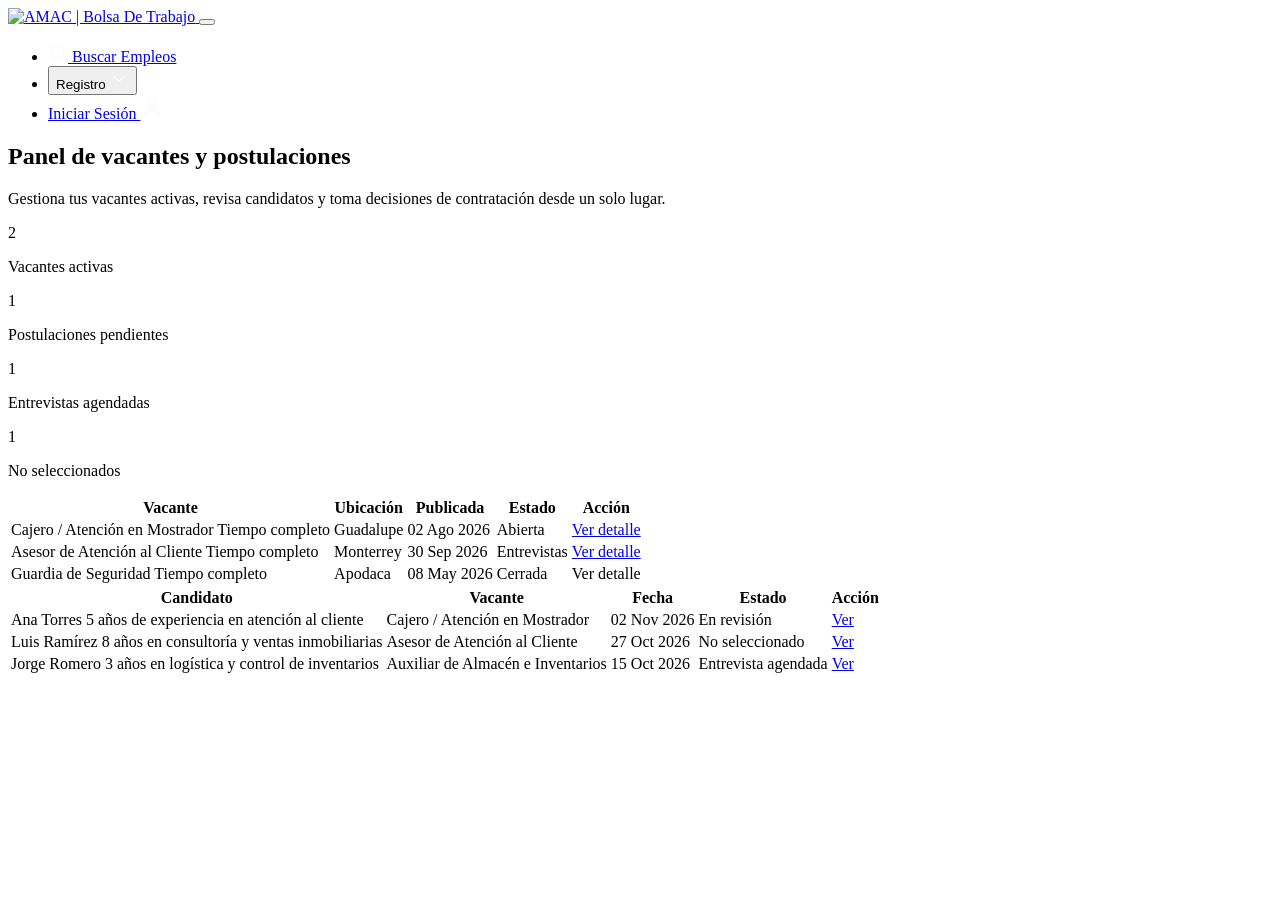
==== empresa-vacantes.html @ 2122a430 "Conversión de Páginas de Figma a HTML: Se hizo la conversión de Figma a HTML vía plugins." ====
<!DOCTYPE html>
<html lang="es">
<head>
  <meta charset="UTF-8">
  <meta name="viewport" content="width=device-width, initial-scale=1.0">
  <title>Panel de vacantes y postulaciones – AMAC | Bolsa De Trabajo</title>
  <link rel="preconnect" href="https://fonts.googleapis.com">
  <link rel="preconnect" href="https://fonts.gstatic.com" crossorigin>
  <link href="https://fonts.googleapis.com/css2?family=Inter:wght@400;500;600;700&display=swap" rel="stylesheet">
  <link rel="stylesheet" href="empresa-vacantes.css">
</head>
<body>
  <header class="site-header">
    <div class="site-header__inner">
      <a class="site-header__brand" href="index.html">
        <img class="site-header__logo" src="assets/amac-logo.png" alt="AMAC | Bolsa De Trabajo" width="471" height="75">
      </a>

      <button class="site-header__toggle" type="button" aria-expanded="false" aria-controls="site-nav" aria-label="Abrir menú de navegación">
        <span class="site-header__toggle-bar"></span>
        <span class="site-header__toggle-bar"></span>
        <span class="site-header__toggle-bar"></span>
      </button>

      <nav class="site-nav" id="site-nav" aria-label="Navegación principal">
        <ul class="site-nav__list">
          <li class="site-nav__item">
            <a class="site-nav__link" href="index.html">
              <img class="site-nav__icon" alt="Ícono de búsqueda" width="20" height="20"
                   src="data:image/svg+xml,%3Csvg xmlns='http://www.w3.org/2000/svg' viewBox='0 0 24 24' fill='none' stroke='%23fafafa' stroke-width='2' stroke-linecap='round' stroke-linejoin='round'%3E%3Ccircle cx='11' cy='11' r='8'/%3E%3Cpath d='m21 21-4.3-4.3'/%3E%3C/svg%3E">
              Buscar Empleos
            </a>
          </li>
          <li class="site-nav__item">
            <button class="site-nav__link" type="button">
              Registro
              <img class="site-nav__icon" alt="Flecha desplegable" width="20" height="20"
                   src="data:image/svg+xml,%3Csvg xmlns='http://www.w3.org/2000/svg' viewBox='0 0 24 24' fill='none' stroke='%23fafafa' stroke-width='2' stroke-linecap='round' stroke-linejoin='round'%3E%3Cpath d='m6 9 6 6 6-6'/%3E%3C/svg%3E">
            </button>
          </li>
          <li class="site-nav__item">
            <a class="site-nav__link" href="login.html">
              Iniciar Sesión
              <img class="site-nav__icon site-nav__icon--user" alt="Ícono de usuario" width="24" height="24"
                   src="data:image/svg+xml,%3Csvg xmlns='http://www.w3.org/2000/svg' viewBox='0 0 24 24' fill='none' stroke='%23fafafa' stroke-width='2' stroke-linecap='round' stroke-linejoin='round'%3E%3Cpath d='M19 21v-2a4 4 0 0 0-4-4H9a4 4 0 0 0-4 4v2'/%3E%3Ccircle cx='12' cy='7' r='4'/%3E%3C/svg%3E">
            </a>
          </li>
        </ul>
      </nav>
    </div>
  </header>

  <main class="page">
    <div class="page__content">
      <section class="page-intro" aria-labelledby="page-title">
        <h1 class="page-intro__title" id="page-title">Panel de vacantes y postulaciones</h1>
        <p class="page-intro__subtitle">Gestiona tus vacantes activas, revisa candidatos y toma decisiones de contratación desde un solo lugar.</p>
      </section>

      <section class="stats" aria-label="Resumen del panel">
        <article class="stat">
          <p class="stat__value">2</p>
          <p class="stat__label">Vacantes activas</p>
        </article>
        <article class="stat stat--wide">
          <p class="stat__value stat__value--accent">1</p>
          <p class="stat__label">Postulaciones pendientes</p>
        </article>
        <article class="stat stat--medium">
          <p class="stat__value stat__value--success">1</p>
          <p class="stat__label">Entrevistas agendadas</p>
        </article>
        <article class="stat">
          <p class="stat__value stat__value--danger">1</p>
          <p class="stat__label">No seleccionados</p>
        </article>
      </section>

      <!-- Vacantes -->
      <section class="panel panel--vacancies" aria-label="Vacantes publicadas">
        <table class="data-table">
          <colgroup class="data-table__colgroup">
            <col class="data-table__col--1">
            <col class="data-table__col--2">
            <col class="data-table__col--3">
            <col class="data-table__col--4">
            <col class="data-table__col--5">
          </colgroup>
          <thead class="data-table__head">
            <tr>
              <th class="data-table__th" scope="col">Vacante</th>
              <th class="data-table__th" scope="col">Ubicación</th>
              <th class="data-table__th" scope="col">Publicada</th>
              <th class="data-table__th" scope="col">Estado</th>
              <th class="data-table__th data-table__th--end" scope="col">Acción</th>
            </tr>
          </thead>
          <tbody class="data-table__body">
            <tr class="data-table__row">
              <td class="data-table__cell data-table__cell--primary">
                <div class="data-table__primary">
                  <span class="data-table__title">Cajero / Atención en Mostrador</span>
                  <span class="tag">Tiempo completo</span>
                </div>
              </td>
              <td class="data-table__cell data-table__cell--lh26" data-label="Ubicación">Guadalupe</td>
              <td class="data-table__cell data-table__cell--lh24" data-label="Publicada"><time datetime="2026-08-02">02 Ago 2026</time></td>
              <td class="data-table__cell data-table__cell--status"><span class="status status--warning">Abierta</span></td>
              <td class="data-table__cell data-table__cell--action"><a class="btn" href="vacante.html">Ver detalle</a></td>
            </tr>
            <tr class="data-table__row data-table__row--alt">
              <td class="data-table__cell data-table__cell--primary">
                <div class="data-table__primary">
                  <span class="data-table__title">Asesor de Atención al Cliente</span>
                  <span class="tag">Tiempo completo</span>
                </div>
              </td>
              <td class="data-table__cell data-table__cell--lh26" data-label="Ubicación">Monterrey</td>
              <td class="data-table__cell data-table__cell--lh24" data-label="Publicada"><time datetime="2026-09-30">30 Sep 2026</time></td>
              <td class="data-table__cell data-table__cell--status"><span class="status status--success">Entrevistas</span></td>
              <td class="data-table__cell data-table__cell--action"><a class="btn" href="#">Ver detalle</a></td>
            </tr>
            <tr class="data-table__row">
              <td class="data-table__cell data-table__cell--primary">
                <div class="data-table__primary">
                  <span class="data-table__title">Guardia de Seguridad</span>
                  <span class="tag">Tiempo completo</span>
                </div>
              </td>
              <td class="data-table__cell data-table__cell--lh26" data-label="Ubicación">Apodaca</td>
              <td class="data-table__cell data-table__cell--lh24" data-label="Publicada"><time datetime="2026-05-08">08 May 2026</time></td>
              <td class="data-table__cell data-table__cell--status"><span class="status status--danger">Cerrada</span></td>
              <td class="data-table__cell data-table__cell--action"><span class="btn btn--disabled" aria-disabled="true">Ver detalle</span></td>
            </tr>
          </tbody>
        </table>
      </section>

      <!-- Candidatos -->
      <section class="panel panel--candidates" aria-label="Candidatos postulados">
        <table class="data-table data-table--candidates">
          <colgroup class="data-table__colgroup">
            <col class="data-table__col--1">
            <col class="data-table__col--2">
            <col class="data-table__col--3">
            <col class="data-table__col--4">
            <col class="data-table__col--5">
          </colgroup>
          <thead class="data-table__head data-table__head--light">
            <tr>
              <th class="data-table__th" scope="col">Candidato</th>
              <th class="data-table__th" scope="col">Vacante</th>
              <th class="data-table__th" scope="col">Fecha</th>
              <th class="data-table__th data-table__th--offset" scope="col">Estado</th>
              <th class="data-table__th" scope="col">Acción</th>
            </tr>
          </thead>
          <tbody class="data-table__body">
            <tr class="data-table__row data-table__row--alt">
              <td class="data-table__cell data-table__cell--primary">
                <div class="data-table__primary">
                  <span class="data-table__title data-table__title--person">Ana Torres</span>
                  <span class="data-table__meta">5 años de experiencia en atención al cliente</span>
                </div>
              </td>
              <td class="data-table__cell" data-label="Vacante">Cajero / Atención en Mostrador</td>
              <td class="data-table__cell" data-label="Fecha"><time datetime="2026-11-02">02 Nov 2026</time></td>
              <td class="data-table__cell data-table__cell--status"><span class="status status--warning">En revisión</span></td>
              <td class="data-table__cell data-table__cell--action"><a class="btn" href="#">Ver</a></td>
            </tr>
            <tr class="data-table__row">
              <td class="data-table__cell data-table__cell--primary">
                <div class="data-table__primary">
                  <span class="data-table__title data-table__title--person">Luis Ramírez</span>
                  <span class="data-table__meta">8 años en consultoría y ventas inmobiliarias</span>
                </div>
              </td>
              <td class="data-table__cell" data-label="Vacante">Asesor de Atención al Cliente</td>
              <td class="data-table__cell" data-label="Fecha"><time datetime="2026-10-27">27 Oct 2026</time></td>
              <td class="data-table__cell data-table__cell--status"><span class="status status--danger">No seleccionado</span></td>
              <td class="data-table__cell data-table__cell--action"><a class="btn" href="#">Ver</a></td>
            </tr>
            <tr class="data-table__row">
              <td class="data-table__cell data-table__cell--primary">
                <div class="data-table__primary">
                  <span class="data-table__title data-table__title--person">Jorge Romero</span>
                  <span class="data-table__meta">3 años en logística y control de inventarios</span>
                </div>
              </td>
              <td class="data-table__cell" data-label="Vacante">Auxiliar de Almacén e Inventarios</td>
              <td class="data-table__cell" data-label="Fecha"><time datetime="2026-10-15">15 Oct 2026</time></td>
              <td class="data-table__cell data-table__cell--status"><span class="status status--success">Entrevista agendada</span></td>
              <td class="data-table__cell data-table__cell--action"><a class="btn" href="#">Ver</a></td>
            </tr>
          </tbody>
        </table>
      </section>
    </div>
  </main>

  <script>
    (function () {
      var toggle = document.querySelector('.site-header__toggle');
      var nav = document.getElementById('site-nav');
      var mq = window.matchMedia('(max-width: 1024px)');

      function setOpen(open) {
        toggle.setAttribute('aria-expanded', String(open));
        toggle.setAttribute('aria-label', open ? 'Cerrar menú de navegación' : 'Abrir menú de navegación');
        nav.classList.toggle('site-nav--open', open);
      }

      toggle.addEventListener('click', function () {
        setOpen(toggle.getAttribute('aria-expanded') !== 'true');
      });

      document.addEventListener('keydown', function (e) {
        if (e.key === 'Escape' && toggle.getAttribute('aria-expanded') === 'true') {
          setOpen(false);
          toggle.focus();
        }
      });

      mq.addEventListener('change', function (e) {
        if (!e.matches) setOpen(false);
      });
    })();
  </script>
</body>
</html>
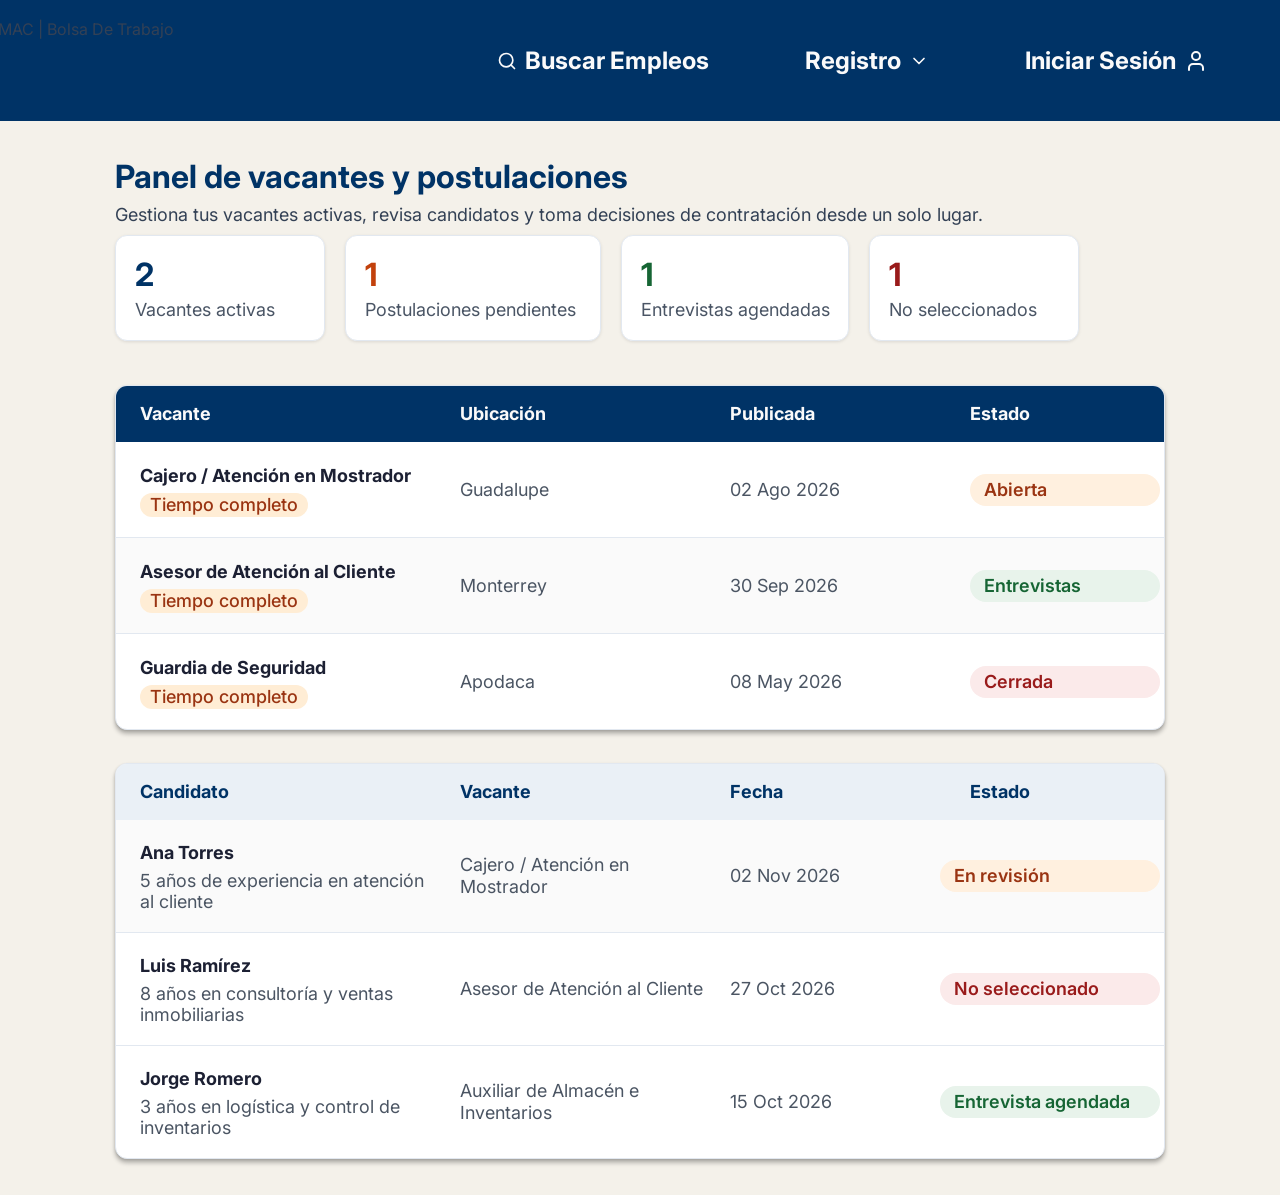
==== commit 05a30d8c: "Crea estructura css/ y migra design tokens a variables.css - Crea la carpeta css/ con la arquitectur" ====
--- a/empresa-vacantes.html
+++ b/empresa-vacantes.html
@@ -6,14 +6,20 @@
   <title>Panel de vacantes y postulaciones – AMAC | Bolsa De Trabajo</title>
   <link rel="preconnect" href="https://fonts.googleapis.com">
   <link rel="preconnect" href="https://fonts.gstatic.com" crossorigin>
-  <link href="https://fonts.googleapis.com/css2?family=Inter:wght@400;500;600;700&display=swap" rel="stylesheet">
-  <link rel="stylesheet" href="empresa-vacantes.css">
+  <link rel="stylesheet" href="https://fonts.googleapis.com/css2?family=Inter:wght@400;500;600;700&amp;display=swap">
+
+  <!-- Hojas de estilo del proyecto (el orden importa) -->
+  <link rel="stylesheet" href="css/variables.css">
+  <link rel="stylesheet" href="css/base.css">
+  <link rel="stylesheet" href="css/layout.css">
+  <link rel="stylesheet" href="css/componentes.css">
+  <link rel="stylesheet" href="css/styles.css">
 </head>
 <body>
   <header class="site-header">
     <div class="site-header__inner">
       <a class="site-header__brand" href="index.html">
-        <img class="site-header__logo" src="assets/amac-logo.png" alt="AMAC | Bolsa De Trabajo" width="471" height="75">
+        <img class="site-header__logo" src="img/amac-logo.png" alt="AMAC | Bolsa De Trabajo" width="471" height="75">
       </a>
 
       <button class="site-header__toggle" type="button" aria-expanded="false" aria-controls="site-nav" aria-label="Abrir menú de navegación">
--- a/css/variables.css
+++ b/css/variables.css
@@ -0,0 +1,206 @@
+/* ==========================================================================
+   AMAC | Bolsa de Trabajo - variables.css
+   Design tokens del prototipo de Figma, migrados desde styles.css.
+
+   Reglas de este archivo:
+   - Solo declara variables; no estiliza ningún elemento.
+
+   ========================================================================== */
+
+:root {
+  /* ------------------------------------------------------------------------
+     1. COLORES
+     ------------------------------------------------------------------------ */
+
+  /* Marca y acciones */
+  --color-primario: #003366;             /* header, títulos, botones de consulta. Blanco encima 12.6:1 */
+  --color-primario-oscuro: #002147;      /* hover / activo del primario */
+  --color-accion: #C2410C;               /* Buscar, Postularme, Llamar, Registrarme. Blanco encima 5.2:1 */
+  --color-accion-oscuro: #9A3412;        /* hover / activo de la acción */
+  --color-accion-suave: #FF6B52;         /* viñetas de requisitos. SOLO decorativo, nunca texto */
+  --color-exito: #166534;                /* Aceptar candidatura, "Entrevista". Blanco encima 7.1:1 */
+  --color-peligro: #991B1B;              /* Rechazar, "No seleccionado". Blanco encima 8.3:1 */
+
+  /* Fondos y superficies */
+  --color-fondo: #F4F1EA;                /* blanco hueso: fondo de todas las páginas */
+  --color-superficie: #FFFFFF;           /* tarjetas, formularios, tablas */
+  --color-superficie-alterna: #FAFAFA;   /* filas alternas de las tablas */
+  --color-panel: #EAF3FF;                /* panel del buscador y detalle de vacante */
+  --color-panel-info: #DCEBFF;           /* recuadro de ubicación / horario / salario */
+  --color-campo-select: #BFD7FF;         /* fondo de los <select> de filtros */
+  --color-subencabezado: #EAF0F6;        /* encabezado claro de la tabla de candidatos */
+  --color-aviso: #F8F9FA;                /* caja de aceptar términos */
+  --color-deshabilitado: #CED1D7;        /* botón deshabilitado (antes rgba(156,163,175,.5)) */
+
+  /* Texto */
+  --color-texto-titulo: #111827;         /* 14.7:1 sobre panel info */
+  --color-texto-fuerte: #1C2033;         /* títulos de tarjeta, labels, sueldo */
+  --color-texto: #334155;                /* texto normal. 9.2:1 sobre fondo hueso */
+  --color-texto-suave: #4A5565;          /* subtítulos y empresa. 6.7:1 sobre fondo hueso */
+  --color-texto-celda: #4B5563;          /* celdas de tabla. 7.2:1 sobre fila alterna */
+  --color-texto-inverso: #FAFAFA;        /* texto sobre azul marino o naranja */
+  --color-texto-placeholder: #6B7280;    /* CAMBIO vs Figma: #94A3B8 daba 2.6:1. Ahora 4.8:1 */
+
+  /* Bordes */
+  --color-borde: #E2E8F0;                /* bordes decorativos de tarjetas y filas */
+  --color-borde-campo: #64748B;          /* CAMBIO vs Figma: #CBD5E1 daba 1.5:1. Un campo
+                                            debe distinguirse con ≥ 3:1 (WCAG 1.4.11). Ahora 4.8:1 */
+  --color-borde-suave: #BFD7FF;          /* separadores dentro del panel azul */
+  --color-borde-oscuro: rgb(250 250 250 / 0.15); /* separadores del menú móvil */
+
+  /* Etiquetas de estatus (una sola paleta para candidato y empresa). */
+  --estatus-revision-texto: #9A3412;     /* "En revisión", "Abierta", etiqueta "Tiempo completo" */
+  --estatus-revision-fondo: #FFEDD5;
+  --estatus-exito-texto: #166534;        /* "Entrevista agendada", "Entrevistas" */
+  --estatus-exito-fondo: #DCFCE7;
+  --estatus-error-texto: #991B1B;        /* "No seleccionado", "Cerrada" */
+  --estatus-error-fondo: #FEE2E2;
+
+  /* Foco del teclado */
+  --color-foco: #C2410C;                 /* sobre fondos claros: 4.6:1 en panel, 3.6:1 en select */
+  --color-foco-sobre-oscuro: #FDBA74;    /* sobre el header azul marino: 7.5:1 */
+
+  /* ------------------------------------------------------------------------
+     2. TIPOGRAFÍA
+     ------------------------------------------------------------------------ */
+  --fuente-base: "Inter", system-ui, -apple-system, "Segoe UI", Roboto, sans-serif;
+
+  --texto-sm: 1rem;          /* 16 px · etiquetas de filtros (Figma), ayudas cortas, pie */
+  --texto-base: 1.125rem;    /* 18 px · párrafos, campos, botones, celdas */
+  --texto-md: 1.125rem;      /* 18 → 20 px · botones grandes (Postularme, Completar registro) */
+  --texto-lg: 1.125rem;      /* 18 → 22 px · nombre de empresa en el detalle */
+  --texto-xl: 1.25rem;       /* 20 → 24 px · títulos de tarjeta y menú principal */
+  --texto-2xl: 1.375rem;     /* 22 → 26 px · títulos de sección (h2) */
+  --texto-3xl: 1.625rem;     /* 26 → 32 px · h1 y cifras de las estadísticas */
+  --texto-4xl: 1.75rem;      /* 28 → 36 px · h1 del detalle de vacante */
+
+  --peso-regular: 400;
+  --peso-medio: 500;
+  --peso-seminegrita: 600;
+  --peso-negrita: 700;
+
+  /* Interlineados sin unidad: escalan con el tamaño del texto */
+  --interlineado-titulos: 1.25;
+  --interlineado-compacto: 1.35;   /* botones, etiquetas, celdas */
+  --interlineado-base: 1.5;        /* párrafos (WCAG 1.4.12 pide ≥ 1.5) */
+  --interlineado-amplio: 1.65;     /* textos largos del detalle */
+
+  /* ------------------------------------------------------------------------
+     3. ESPACIADOS
+     ------------------------------------------------------------------------ */
+  --espacio-1: 0.25rem;    /*  4 px */
+  --espacio-2: 0.5rem;     /*  8 px */
+  --espacio-3: 0.75rem;    /* 12 px */
+  --espacio-4: 1rem;       /* 16 px */
+  --espacio-5: 1.25rem;    /* 20 px */
+  --espacio-6: 1.5rem;     /* 24 px */
+  --espacio-7: 1.75rem;    /* 28 px */
+  --espacio-8: 2rem;       /* 32 px */
+  --espacio-10: 2.5rem;    /* 40 px */
+  --espacio-12: 3rem;      /* 48 px */
+  --espacio-16: 4rem;      /* 64 px */
+  --espacio-24: 6rem;      /* 96 px */
+
+  /* ------------------------------------------------------------------------
+     4. LAYOUT
+     ------------------------------------------------------------------------ */
+  --ancho-pagina: 90rem;          /* 1440 px */
+  --ancho-contenido: 75.625rem;   /* 1210 px */
+  --ancho-formulario: 37.5rem;    /* 600 px  */
+  --margen-pagina: 1rem;          /* margen lateral */
+
+  --alto-encabezado: 5rem;        /* 80 px */
+  --ancho-logo: 12.5rem;          /* 200 px */
+
+  /* ------------------------------------------------------------------------
+     5. ÁREAS TÁCTILES Y TAMAÑOS DE CONTROLES
+     ------------------------------------------------------------------------ */
+  --tactil-min: 2.75rem;          /* 44 px */
+  --alto-boton: 3rem;             /* 48 px */
+  --alto-campo: 3.25rem;          /* 52 px */
+  --alto-textarea: 9.625rem;      /* 154 px */
+  --tamano-casilla: 1.5rem;       /* 24 px */
+  --tamano-icono: 1.25rem;        /* 20 px */
+  --tamano-icono-lg: 1.5rem;      /* 24 px */
+  --tamano-fab: 4rem;             /* 64 px */
+  --separacion-tactil: 0.5rem;    /* espacio mínimo entre dos elementos tocables */
+
+  /* ------------------------------------------------------------------------
+     6. FORMA
+     ------------------------------------------------------------------------ */
+  --radio-sm: 0.25rem;            /*  4 px */
+  --radio-md: 0.5rem;             /*  8 px */
+  --radio-lg: 0.75rem;            /* 12 px */
+  --radio-pildora: 999px;         /* etiquetas de estatus */
+  --radio-circulo: 50%;           /* botón flotante */
+
+  --grosor-borde: 1px;            
+  --grosor-foco: 3px;
+  --separacion-foco: 2px;
+
+  /* ------------------------------------------------------------------------
+     7. SOMBRAS 
+     ------------------------------------------------------------------------ */
+  --sombra-tarjeta:
+    0 4px 2px rgb(0 0 0 / 0.25),
+    0 1px 1.5px rgb(0 0 0 / 0.1),
+    0 1px 1px rgb(0 0 0 / 0.1);
+  --sombra-estadistica: 0 1px 1.5px rgb(0 0 0 / 0.1);
+  --sombra-tabla:
+    0 4px 4px rgb(0 0 0 / 0.25),
+    0 1px 3px rgb(0 0 0 / 0.1),
+    0 1px 2px -1px rgb(0 0 0 / 0.1);
+  --sombra-fab: 0 4px 4px rgb(0 0 0 / 0.1), 0 2px 8px rgb(0 0 0 / 0.2);
+  --sombra-boton-primario: 0 4px 6px rgb(0 51 102 / 0.25);
+  --sombra-boton-accion: 0 4px 6px rgb(255 107 82 / 0.25);
+
+  /* ------------------------------------------------------------------------
+     8. MOVIMIENTO Y CAPAS
+     ------------------------------------------------------------------------ */
+  --transicion: 150ms ease-in-out;
+  --transicion-menu: 300ms ease;
+
+  --z-encabezado: 10;
+  --z-menu: 20;
+  --z-fab: 30;
+  --z-modal: 40;        
+}
+
+/* --------------------------------------------------------------------------
+   Tablet: 768 px en adelante
+   -------------------------------------------------------------------------- */
+@media (min-width: 48em) {
+  :root {
+    --texto-md: 1.25rem;       /* 20 px */
+    --texto-lg: 1.375rem;      /* 22 px */
+    --texto-xl: 1.5rem;        /* 24 px */
+    --texto-2xl: 1.625rem;     /* 26 px */
+    --texto-3xl: 2rem;         /* 32 px */
+    --texto-4xl: 2.25rem;      /* 36 px */
+
+    --margen-pagina: 1.5rem;   /* 24 px */
+    --alto-encabezado: 6rem;   /* 96 px */
+    --ancho-logo: 23.5625rem;  /* 377 px */
+  }
+}
+
+/* --------------------------------------------------------------------------
+   Escritorio: 1024 px en adelante
+   -------------------------------------------------------------------------- */
+@media (min-width: 64em) {
+  :root {
+    --margen-pagina: 2rem;              /* 32 px */
+    --alto-encabezado: 7.5625rem;       /* 121 px */
+    --ancho-logo: 29.4375rem;           /* 471 px */
+  }
+}
+
+/* --------------------------------------------------------------------------
+   Preferencias del sistema operativo
+   -------------------------------------------------------------------------- */
+@media (prefers-reduced-motion: reduce) {
+  :root {
+    --transicion: 0ms;
+    --transicion-menu: 0ms;
+  }
+}
--- a/css/base.css
+++ b/css/base.css
@@ -0,0 +1,5 @@
+/* ==========================================================================
+   AMAC | Bolsa de Trabajo · base.css
+   Reset, estilos de elementos HTML,
+   foco visible y clases utilitarias de accesibilidad.
+   ========================================================================== */
--- a/css/layout.css
+++ b/css/layout.css
@@ -0,0 +1,5 @@
+/* ==========================================================================
+   AMAC | Bolsa de Trabajo - layout.css
+   Estructura de la página: contenedor, encabezado y navegación, pie de
+   página, botón flotante de ayuda y grids.
+   ========================================================================== */
--- a/css/componentes.css
+++ b/css/componentes.css
@@ -0,0 +1,6 @@
+/* ==========================================================================
+   AMAC | Bolsa de Trabajo - componentes.css
+   Piezas reutilizables:
+   Botones, etiquetas de estatus, estadísticas, campos de formulario,
+   tarjetas de vacante, tablas, avisos.
+   ========================================================================== */
--- a/css/styles.css
+++ b/css/styles.css
@@ -0,0 +1,1976 @@
+/* ==========================================================================
+   AMAC | Bolsa De Trabajo — Global stylesheet
+   One file for every page. Structure:
+     1. Design tokens
+     2. Base / reset
+     3. Layout (page + page modifiers)
+     4. Site header & navigation
+     5. Shared components (buttons, tags, status badges, stats, help links, FAB)
+     6. Page components
+        6.1 Vacancy listing   (index.html)
+        6.2 Vacancy detail    (vacante.html)
+        6.3 Auth forms        (login.html, registro-candidato.html)
+        6.4 Applications      (mis-solicitudes.html)
+        6.5 Company panel     (empresa-vacantes.html)
+     7. Tablet  (max-width: 1024px)
+     8. Mobile  (max-width: 768px)
+     9. Reduced motion
+   ========================================================================== */
+
+/* ==========================================================================
+   1. Design tokens
+   ========================================================================== */
+:root {
+  /* ---- Brand colors ---- */
+  --color-primary: #003366;
+  --color-accent: #c2410c;
+  --color-accent-soft: #ff6b52;
+  --color-success: #166534;
+  --color-danger: #991b1b;
+
+  /* ---- Surfaces ---- */
+  --color-page-bg: #f4f1ea;
+  --color-white: #ffffff;
+  --color-on-primary: #fafafa;
+  --color-row-alt: #fafafa;
+  --color-panel-bg: #eaf3ff;
+  --color-info-bg: #dcebff;
+  --color-select-bg: #bfd7ff;
+  --color-subhead-bg: #eaf0f6;
+  --color-notice-bg: #f8f9fa;
+  --color-disabled-bg: rgba(156, 163, 175, 0.5);
+
+  /* ---- Text ---- */
+  --color-text-heading: #111827;
+  --color-text-strong: #1c2033;
+  --color-text-body: #334155;
+  --color-text-muted: #4a5565;
+  --color-text-cell: #4b5563;
+  --color-placeholder: #94a3b8;
+  --color-placeholder-strong: #6b7280;
+  --color-placeholder-search: rgba(28, 32, 51, 0.5);
+
+  /* ---- Borders ---- */
+  --color-border: #e2e8f0;
+  --color-border-input: #cbd5e1;
+  --color-border-select: #d1d5dc;
+  --color-border-soft: #bfd7ff;
+
+  /* ---- Status palettes ---- */
+  --tag-bg: #ffedd5;
+  --tag-fg: #9a3412;
+  /* Candidate view (Mis Solicitudes) */
+  --status-review-bg: #ffedd5;
+  --status-review-fg: #9a3412;
+  --status-interview-bg: #dcfce7;
+  --status-interview-fg: #166534;
+  --status-rejected-bg: #fee2e2;
+  --status-rejected-fg: #991b1b;
+  /* Company view (Panel de vacantes) */
+  --status-warning-bg: #fff0df;
+  --status-warning-fg: #9a3412;
+  --status-success-bg: #e8f3eb;
+  --status-success-fg: #166534;
+  --status-danger-bg: #fbeaea;
+  --status-danger-fg: #991b1b;
+
+  /* ---- Typography ---- */
+  --font-family: "Inter", system-ui, -apple-system, "Segoe UI", Roboto, sans-serif;
+
+  --fs-13: 13px;
+  --fs-16: 16px;
+  --fs-18: 18px;
+  --fs-20: 20px;
+  --fs-22: 22px;
+  --fs-24: 24px;
+  --fs-26: 26px;
+  --fs-32: 32px;
+  --fs-36: 36px;
+
+  --lh-18: 18px;
+  --lh-20: 20px;
+  --lh-21: 21px;
+  --lh-22: 22px;
+  --lh-24: 24px;
+  --lh-26: 26px;
+  --lh-27: 27px;
+  --lh-28: 28px;
+  --lh-30: 30px;
+  --lh-32: 32px;
+  --lh-34: 34px;
+  --lh-40: 40px;
+  --lh-44: 44px;
+
+  --fw-regular: 400;
+  --fw-medium: 500;
+  --fw-semibold: 600;
+  --fw-bold: 700;
+
+  /* ---- Spacing ---- */
+  --space-3: 3px;
+  --space-4: 4px;
+  --space-6: 6px;
+  --space-8: 8px;
+  --space-10: 10px;
+  --space-12: 12px;
+  --space-14: 14px;
+  --space-16: 16px;
+  --space-20: 20px;
+  --space-24: 24px;
+  --space-28: 28px;
+  --space-32: 32px;
+  --space-40: 40px;
+  --space-48: 48px;
+  --space-64: 64px;
+  --space-96: 96px;
+
+  /* ---- Layout ---- */
+  --page-max: 1440px;
+  --content-max: 1210px;
+  --auth-max: 600px;
+  --header-height: 121px;
+  --header-pad-right: 72px;
+  --nav-pad-inline: 24px;
+
+  /* ---- Shape ---- */
+  --radius-4: 4px;
+  --radius-8: 8px;
+  --radius-12: 12px;
+  --radius-fab: 32px;
+  --radius-pill: 99px;
+  --border-hairline: 0.8px;
+  --border-checkbox: 1.5px;
+
+  /* ---- Effects ---- */
+  --shadow-card:
+    drop-shadow(0 4px 2px rgba(0, 0, 0, 0.25))
+    drop-shadow(0 1px 1.5px rgba(0, 0, 0, 0.1))
+    drop-shadow(0 1px 1px rgba(0, 0, 0, 0.1));
+  --shadow-stat: drop-shadow(0 1px 1.5px rgba(0, 0, 0, 0.1));
+  --shadow-table:
+    0 4px 4px 0 rgba(0, 0, 0, 0.25),
+    0 1px 3px 0 rgba(0, 0, 0, 0.1),
+    0 1px 2px -1px rgba(0, 0, 0, 0.1);
+  --shadow-fab: drop-shadow(0 4px 4px rgba(0, 0, 0, 0.1));
+  --shadow-cta-primary: drop-shadow(0 4px 6px rgba(0, 51, 102, 0.25));
+  --shadow-cta-accent: drop-shadow(0 4px 6px rgba(255, 107, 82, 0.25));
+
+  /* ---- Motion ---- */
+  --transition-menu: 300ms ease;
+}
+
+/* ==========================================================================
+   2. Base / reset
+   ========================================================================== */
+*,
+*::before,
+*::after {
+  box-sizing: border-box;
+}
+
+html {
+  -webkit-text-size-adjust: 100%;
+}
+
+body {
+  margin: 0;
+  min-height: 100vh;
+  font-family: var(--font-family);
+  color: var(--color-text-body);
+  background-color: var(--color-page-bg);
+  -webkit-font-smoothing: antialiased;
+  -moz-osx-font-smoothing: grayscale;
+}
+
+img {
+  display: block;
+  max-width: 100%;
+}
+
+h1,
+h2,
+h3,
+h4,
+p,
+ul,
+ol,
+dl,
+dd,
+figure {
+  margin: 0;
+  padding: 0;
+}
+
+ul,
+ol {
+  list-style: none;
+}
+
+a {
+  color: inherit;
+  text-decoration: none;
+}
+
+button,
+input,
+select,
+textarea {
+  font: inherit;
+  color: inherit;
+}
+
+button {
+  background: none;
+  border: 0;
+  padding: 0;
+  cursor: pointer;
+}
+
+:focus-visible {
+  outline: 2px solid var(--color-accent);
+  outline-offset: 2px;
+}
+
+.visually-hidden {
+  position: absolute;
+  width: 1px;
+  height: 1px;
+  margin: -1px;
+  padding: 0;
+  overflow: hidden;
+  clip: rect(0 0 0 0);
+  white-space: nowrap;
+  border: 0;
+}
+
+/* ==========================================================================
+   3. Layout
+   Each page sets its own spacing through a modifier on <main class="page">.
+   ========================================================================== */
+.page {
+  --page-pt: 36px;
+  --page-px: 115px;
+  --page-pb: 36px;
+  --fab-right: 32px;
+  --fab-bottom: 32px;
+
+  position: relative;
+  max-width: var(--page-max);
+  min-height: calc(100vh - var(--header-height));
+  margin: 0 auto;
+  padding: var(--page-pt) var(--page-px) var(--page-pb);
+}
+
+.page__content {
+  max-width: var(--content-max);
+  margin: 0 auto;
+}
+
+/* index.html */
+.page--listing {
+  --page-pt: 61px;
+  --page-px: 32px;
+  --page-pb: 125.4px;
+  --fab-right: 32px;
+  --fab-bottom: 32px;
+}
+
+/* vacante.html */
+.page--detail {
+  --page-pt: 62px;
+  --page-px: 115px;
+  --page-pb: 89px;
+}
+
+/* login.html */
+.page--login {
+  --page-pt: 60px;
+  --page-px: 24px;
+  --page-pb: 120px;
+  --fab-right: 20px;
+  --fab-bottom: 25px;
+}
+
+/* registro-candidato.html */
+.page--register {
+  --page-pt: 36px;
+  --page-px: 24px;
+  --page-pb: 26px;
+  --fab-right: 12px;
+  --fab-bottom: 16px;
+}
+
+/* mis-solicitudes.html */
+.page--applications {
+  --page-pt: 36px;
+  --page-px: 115px;
+  --page-pb: 138px;
+  --fab-right: 19px;
+  --fab-bottom: 17px;
+}
+
+/* empresa-vacantes.html */
+.page--company {
+  --page-pt: 36px;
+  --page-px: 115px;
+  --page-pb: 36px;
+}
+
+/* Page intro (title + subtitle) */
+.page-intro {
+  display: flex;
+  flex-direction: column;
+  gap: var(--space-4);
+}
+
+.page-intro__title {
+  font-size: var(--fs-32);
+  font-weight: var(--fw-bold);
+  line-height: var(--lh-40);
+  color: var(--color-primary);
+}
+
+.page-intro__subtitle {
+  font-size: var(--fs-18);
+  font-weight: var(--fw-regular);
+  line-height: var(--lh-27);
+  color: var(--color-text-body);
+}
+
+.page-intro--listing {
+  gap: 0;
+  margin-left: 4px;
+}
+
+.page-intro--listing .page-intro__title {
+  min-height: 37px;
+  line-height: var(--lh-28);
+}
+
+/* ==========================================================================
+   4. Site header & navigation
+   ========================================================================== */
+.site-header {
+  position: relative;
+  z-index: 10;
+  background-color: var(--color-primary);
+}
+
+.site-header__inner {
+  position: relative;
+  display: flex;
+  align-items: center;
+  justify-content: space-between;
+  max-width: var(--page-max);
+  height: var(--header-height);
+  margin: 0 auto;
+  padding-right: var(--header-pad-right);
+  overflow: hidden;
+}
+
+.site-header__brand {
+  flex-shrink: 0;
+  display: block;
+  margin-left: -29px;
+  margin-top: -8px; /* logo box: top 19px, height 75px inside the 121px header */
+}
+
+.site-header__logo {
+  width: 471px;
+  height: 75px;
+  object-fit: cover;
+}
+
+.site-header__toggle {
+  display: none;
+  flex-direction: column;
+  justify-content: center;
+  align-items: center;
+  gap: 6px;
+  width: 48px;
+  height: 48px;
+  border-radius: var(--radius-8);
+}
+
+.site-header__toggle-bar {
+  display: block;
+  width: 28px;
+  height: 3px;
+  border-radius: 2px;
+  background-color: var(--color-on-primary);
+  transition: transform var(--transition-menu), opacity var(--transition-menu);
+}
+
+.site-header__toggle[aria-expanded="true"] .site-header__toggle-bar:nth-child(1) {
+  transform: translateY(9px) rotate(45deg);
+}
+
+.site-header__toggle[aria-expanded="true"] .site-header__toggle-bar:nth-child(2) {
+  opacity: 0;
+}
+
+.site-header__toggle[aria-expanded="true"] .site-header__toggle-bar:nth-child(3) {
+  transform: translateY(-9px) rotate(-45deg);
+}
+
+.site-nav__list {
+  display: flex;
+  align-items: center;
+  gap: var(--space-96);
+}
+
+.site-nav__link {
+  display: flex;
+  align-items: center;
+  gap: var(--space-8);
+  font-size: var(--fs-24);
+  font-weight: var(--fw-bold);
+  line-height: var(--lh-28);
+  color: var(--color-on-primary);
+  white-space: nowrap;
+  text-align: left;
+}
+
+.site-nav__icon {
+  flex-shrink: 0;
+  width: 20px;
+  height: 20px;
+}
+
+.site-nav__icon--user {
+  width: 24px;
+  height: 24px;
+}
+
+/* ==========================================================================
+   5. Shared components
+   ========================================================================== */
+
+/* ---- Button (small, used in tables) ---- */
+.btn {
+  display: inline-flex;
+  align-items: center;
+  justify-content: center;
+  padding: var(--space-10) var(--space-20);
+  font-size: var(--fs-18);
+  font-weight: var(--fw-semibold);
+  line-height: var(--lh-22);
+  color: var(--color-white);
+  white-space: nowrap;
+  background-color: var(--color-primary);
+  border-radius: var(--radius-8);
+}
+
+.btn--disabled {
+  color: var(--color-text-cell);
+  background-color: var(--color-disabled-bg);
+  cursor: not-allowed;
+}
+
+/* ---- Tag ---- */
+.tag {
+  display: inline-flex;
+  padding: var(--space-3) var(--space-10);
+  font-size: var(--fs-18);
+  font-weight: var(--fw-medium);
+  line-height: var(--lh-18);
+  color: var(--tag-fg);
+  white-space: nowrap;
+  background-color: var(--tag-bg);
+  border-radius: var(--radius-pill);
+}
+
+/* ---- Status badge ---- */
+.status {
+  display: flex;
+  padding: var(--space-6) var(--space-14);
+  font-size: var(--fs-18);
+  font-weight: var(--fw-semibold);
+  line-height: var(--lh-20);
+  white-space: nowrap;
+  border-radius: var(--radius-pill);
+}
+
+.status--review    { color: var(--status-review-fg);    background-color: var(--status-review-bg); }
+.status--interview { color: var(--status-interview-fg); background-color: var(--status-interview-bg); }
+.status--rejected  { color: var(--status-rejected-fg);  background-color: var(--status-rejected-bg); }
+.status--warning   { color: var(--status-warning-fg);   background-color: var(--status-warning-bg); }
+.status--success   { color: var(--status-success-fg);   background-color: var(--status-success-bg); }
+.status--danger    { color: var(--status-danger-fg);    background-color: var(--status-danger-bg); }
+
+/* ---- Stats ---- */
+.stats {
+  display: flex;
+  flex-wrap: wrap;
+  gap: var(--space-20);
+  margin-top: 7px;
+}
+
+.stat {
+  display: flex;
+  flex-direction: column;
+  gap: var(--space-4);
+  width: 210px;
+  padding: calc(var(--space-20) - var(--border-hairline)); /* Figma inside stroke */
+  background-color: var(--color-white);
+  border: var(--border-hairline) solid var(--color-border);
+  border-radius: var(--radius-12);
+  filter: var(--shadow-stat);
+}
+
+.stat--medium {
+  width: 228px;
+}
+
+.stat--wide {
+  width: 256px;
+}
+
+.stat__value {
+  font-size: var(--fs-32);
+  font-weight: var(--fw-bold);
+  line-height: var(--lh-40);
+  color: var(--color-primary);
+}
+
+.stat__value--accent  { color: var(--color-accent); }
+.stat__value--success { color: var(--color-success); }
+.stat__value--danger  { color: var(--color-danger); }
+
+.stat__label {
+  font-size: var(--fs-18);
+  font-weight: var(--fw-regular);
+  line-height: var(--lh-22);
+  color: var(--color-text-muted);
+  white-space: nowrap;
+}
+
+/* ---- Help link ("¿Necesitas ayuda? Contáctanos") ---- */
+.help-link {
+  display: flex;
+  align-items: center;
+  justify-content: center;
+  flex-wrap: wrap;
+  gap: var(--space-8);
+  width: 100%;
+  padding: var(--space-16);
+  font-size: var(--fs-18);
+  line-height: var(--lh-24);
+}
+
+.help-link__icon {
+  flex-shrink: 0;
+  width: 18px;
+  height: 18px;
+}
+
+.help-link__text {
+  font-weight: var(--fw-medium);
+  color: var(--color-text-muted);
+}
+
+.help-link__action {
+  font-weight: var(--fw-bold);
+  color: var(--color-primary);
+}
+
+/* ---- Floating help button ---- */
+.help-fab {
+  position: absolute;
+  right: var(--fab-right);
+  bottom: var(--fab-bottom);
+  display: flex;
+  align-items: center;
+  justify-content: center;
+  width: 64px;
+  height: 64px;
+  background-color: var(--color-accent);
+  border-radius: var(--radius-fab);
+  filter: var(--shadow-fab);
+}
+
+.help-fab__icon {
+  width: 20px;
+  height: 20px;
+}
+
+/* ==========================================================================
+   6.1 Vacancy listing (index.html)
+   ========================================================================== */
+
+/* ---- Search panel ---- */
+.search-panel {
+  display: flex;
+  flex-direction: column;
+  gap: var(--space-24);
+  margin: var(--space-64) -4px 0 4px;
+  padding: var(--space-24);
+  background-color: var(--color-panel-bg);
+  border: var(--border-hairline) solid var(--color-border);
+  border-radius: var(--radius-12);
+  filter: var(--shadow-card);
+}
+
+.search-panel__row {
+  display: flex;
+  align-items: flex-start;
+  gap: var(--space-16);
+}
+
+.search-panel__field {
+  position: relative;
+  flex: 1 1 0;
+  min-width: 0;
+}
+
+.search-panel__input {
+  display: block;
+  width: 100%;
+  height: 52px;
+  padding: 0 var(--space-16) 0 var(--space-48);
+  font-size: var(--fs-18);
+  font-weight: var(--fw-regular);
+  line-height: normal;
+  color: var(--color-text-strong);
+  background-color: transparent;
+  border: var(--border-hairline) solid var(--color-border-soft);
+  border-radius: var(--radius-8);
+  appearance: none;
+}
+
+.search-panel__input::placeholder {
+  color: var(--color-placeholder-search);
+  opacity: 1;
+}
+
+.search-panel__submit {
+  flex-shrink: 0;
+  display: flex;
+  align-items: center;
+  justify-content: center;
+  height: 52px;
+  padding: 0 var(--space-32);
+  font-size: var(--fs-18);
+  font-weight: var(--fw-semibold);
+  line-height: var(--lh-27);
+  color: var(--color-white);
+  text-align: center;
+  white-space: nowrap;
+  background-color: var(--color-accent);
+  border-radius: var(--radius-8);
+}
+
+.search-panel__filters {
+  display: grid;
+  grid-template-columns: repeat(3, minmax(0, 1fr));
+  gap: var(--space-24);
+  padding-top: var(--space-16);
+  border-top: var(--border-hairline) solid var(--color-border);
+}
+
+/* ---- Filter (label + select) ---- */
+.filter {
+  display: flex;
+  flex-direction: column;
+  gap: var(--space-8);
+}
+
+.filter__label {
+  font-size: var(--fs-16);
+  font-weight: var(--fw-semibold);
+  line-height: var(--lh-24);
+  color: var(--color-text-body);
+}
+
+.filter__control {
+  position: relative;
+}
+
+.filter__select {
+  display: block;
+  width: 100%;
+  height: 48px;
+  padding: 0 var(--space-32) 0 var(--space-20);
+  font-size: var(--fs-18);
+  font-weight: var(--fw-regular);
+  line-height: normal;
+  color: var(--color-text-strong);
+  background-color: var(--color-select-bg);
+  border: var(--border-hairline) solid var(--color-border-select);
+  border-radius: var(--radius-8);
+  appearance: none;
+  -webkit-appearance: none;
+  cursor: pointer;
+}
+
+.filter__icon {
+  position: absolute;
+  top: 50%;
+  right: 5.4px;
+  width: 10px;
+  height: 6px;
+  transform: translateY(-50%);
+  pointer-events: none;
+}
+
+/* ---- Job list & cards ---- */
+.job-list {
+  display: flex;
+  flex-direction: column;
+  gap: 38.4px;
+  margin-top: 97.6px;
+}
+
+.job-card {
+  display: flex;
+  align-items: center;
+  justify-content: space-between;
+  gap: var(--space-24);
+  padding: var(--space-24);
+  background-color: var(--color-white);
+  border: var(--border-hairline) solid var(--color-border);
+  border-radius: var(--radius-12);
+  filter: var(--shadow-card);
+}
+
+.job-card--offset {
+  margin-left: 4px;
+  margin-right: -4px;
+}
+
+.job-card__body {
+  display: flex;
+  flex-direction: column;
+  gap: var(--space-8);
+  min-width: 0;
+}
+
+.job-card__title {
+  font-size: var(--fs-24);
+  font-weight: var(--fw-bold);
+  line-height: var(--lh-30);
+  color: var(--color-text-strong);
+}
+
+.job-card__company {
+  font-size: var(--fs-18);
+  font-weight: var(--fw-medium);
+  line-height: var(--lh-27);
+  color: var(--color-text-muted);
+}
+
+.job-card__salary {
+  display: flex;
+  align-items: center;
+  min-height: 39px;
+  padding-top: var(--space-8);
+  font-size: var(--fs-18);
+  font-weight: var(--fw-regular);
+  line-height: var(--lh-27);
+  color: var(--color-text-body);
+}
+
+.job-card__salary-amount {
+  font-weight: var(--fw-bold);
+  color: var(--color-text-strong);
+}
+
+.job-card__meta {
+  font-size: var(--fs-18);
+  font-weight: var(--fw-regular);
+  line-height: var(--lh-27);
+  color: var(--color-text-body);
+}
+
+.job-card__title,
+.job-card__company,
+.job-card__salary,
+.job-card__meta {
+  white-space: nowrap;
+}
+
+.job-card__action {
+  flex-shrink: 0;
+  display: flex;
+  align-items: center;
+  min-height: 48px;
+  padding: 0 var(--space-24);
+  font-size: var(--fs-18);
+  font-weight: var(--fw-semibold);
+  line-height: var(--lh-27);
+  color: var(--color-white);
+  text-align: center;
+  white-space: nowrap;
+  background-color: var(--color-primary);
+  border-radius: var(--radius-8);
+}
+
+/* ==========================================================================
+   6.2 Vacancy detail (vacante.html)
+   ========================================================================== */
+.back-link {
+  display: inline-flex;
+  align-items: center;
+  gap: var(--space-8);
+  padding: var(--space-12) var(--space-16);
+  font-size: var(--fs-18);
+  font-weight: var(--fw-medium);
+  line-height: var(--lh-27);
+  color: var(--color-primary);
+  white-space: nowrap;
+  background-color: transparent;
+  border: 1px solid var(--color-primary);
+  border-radius: var(--radius-8);
+}
+
+.back-link__icon {
+  flex-shrink: 0;
+  width: 20px;
+  height: 20px;
+}
+
+.job-detail {
+  --detail-pad: var(--space-40);
+  --detail-gap: var(--space-32);
+
+  display: flex;
+  flex-direction: column;
+  gap: var(--detail-gap);
+  margin-top: 19px;
+  padding: var(--detail-pad);
+  background-color: var(--color-panel-bg);
+  border: var(--border-hairline) solid var(--color-border-soft);
+  border-radius: var(--radius-12);
+  filter: var(--shadow-card);
+}
+
+.job-detail__header {
+  display: flex;
+  flex-direction: column;
+  gap: var(--space-8);
+}
+
+.job-detail__title {
+  font-size: var(--fs-36);
+  font-weight: var(--fw-bold);
+  line-height: var(--lh-44);
+  color: var(--color-text-heading);
+}
+
+.job-detail__company {
+  font-size: var(--fs-22);
+  font-weight: var(--fw-medium);
+  line-height: var(--lh-32);
+  color: var(--color-text-heading);
+}
+
+.job-detail__info {
+  margin: 0;
+  overflow: hidden;
+  background-color: var(--color-info-bg);
+  border: var(--border-hairline) solid var(--color-border-soft);
+  border-radius: var(--radius-8);
+}
+
+.job-detail__info-row {
+  margin: 0;
+  padding: var(--space-16) var(--space-24);
+  font-size: var(--fs-18);
+  font-weight: var(--fw-regular);
+  line-height: var(--lh-27);
+  color: var(--color-text-heading);
+}
+
+.job-detail__info-row + .job-detail__info-row {
+  border-top: var(--border-hairline) solid var(--color-border-soft);
+}
+
+.job-detail__info-label {
+  font-weight: var(--fw-bold);
+}
+
+.job-detail__info-value {
+  display: inline;
+  margin: 0;
+}
+
+.job-detail__divider {
+  width: 100%;
+  height: 1px;
+  margin: 0;
+  background-color: var(--color-border-soft);
+  border: 0;
+}
+
+.job-detail__section {
+  display: flex;
+  flex-direction: column;
+  gap: var(--space-16);
+}
+
+.job-detail__section-title {
+  font-size: var(--fs-26);
+  font-weight: var(--fw-bold);
+  line-height: var(--lh-34);
+  color: var(--color-text-heading);
+}
+
+.job-detail__text {
+  font-size: var(--fs-18);
+  font-weight: var(--fw-regular);
+  line-height: var(--lh-30);
+  color: var(--color-text-heading);
+}
+
+.job-detail__cta-row {
+  display: flex;
+  justify-content: center;
+}
+
+.job-detail__cta {
+  display: flex;
+  align-items: center;
+  justify-content: center;
+  padding: var(--space-16) var(--space-48);
+  font-size: var(--fs-20);
+  font-weight: var(--fw-bold);
+  line-height: var(--lh-28);
+  color: var(--color-white);
+  text-align: center;
+  white-space: nowrap;
+  background-color: var(--color-accent);
+  border-radius: var(--radius-8);
+  filter: var(--shadow-cta-accent);
+}
+
+/* Bulleted requirements list */
+.requirements {
+  display: flex;
+  flex-direction: column;
+  gap: var(--space-12);
+  padding-left: var(--space-24);
+}
+
+.requirements__item {
+  display: flex;
+  align-items: flex-start;
+  gap: var(--space-12);
+  font-size: var(--fs-18);
+  font-weight: var(--fw-regular);
+  line-height: var(--lh-28);
+  color: var(--color-text-heading);
+}
+
+.requirements__item::before {
+  content: "";
+  flex-shrink: 0;
+  width: 8px;
+  height: 8px;
+  border-radius: 50%;
+  background-color: var(--color-accent-soft);
+}
+
+/* ==========================================================================
+   6.3 Auth forms (login.html, registro-candidato.html)
+   ========================================================================== */
+.auth {
+  display: flex;
+  flex-direction: column;
+  align-items: center;
+  max-width: var(--auth-max);
+  margin: 0 auto;
+}
+
+.auth-card {
+  --auth-pad: var(--space-48);
+  --auth-gap: var(--space-32);
+  --field-placeholder: var(--color-placeholder);
+  --cta-shadow: var(--shadow-cta-primary);
+
+  display: flex;
+  flex-direction: column;
+  gap: var(--auth-gap);
+  width: 100%;
+  padding: var(--auth-pad);
+  background-color: var(--color-white);
+  border: var(--border-hairline) solid var(--color-border);
+  border-radius: var(--radius-12);
+  filter: var(--shadow-card);
+}
+
+.auth-card--register {
+  --auth-pad: calc(var(--space-48) - var(--border-hairline)); /* Figma inside stroke */
+  --auth-gap: var(--space-28);
+  --field-placeholder: var(--color-placeholder-strong);
+  --cta-shadow: var(--shadow-cta-accent);
+}
+
+.auth-card__header {
+  display: flex;
+  flex-direction: column;
+  gap: var(--space-12);
+  text-align: center;
+}
+
+.auth-card__title {
+  font-size: var(--fs-32);
+  font-weight: var(--fw-bold);
+  line-height: var(--lh-40);
+  color: var(--color-primary);
+}
+
+.auth-card__subtitle {
+  font-size: var(--fs-18);
+  font-weight: var(--fw-regular);
+  line-height: var(--lh-27);
+  color: var(--color-text-muted);
+}
+
+.auth-card__fields {
+  display: flex;
+  flex-direction: column;
+  gap: var(--space-20);
+}
+
+.auth-card__submit {
+  display: flex;
+  align-items: center;
+  justify-content: center;
+  width: 100%;
+  padding: var(--space-16) var(--space-48);
+  font-size: var(--fs-20);
+  font-weight: var(--fw-bold);
+  line-height: var(--lh-28);
+  color: var(--color-white);
+  text-align: center;
+  white-space: nowrap;
+  background-color: var(--color-accent);
+  border-radius: var(--radius-8);
+  filter: var(--cta-shadow);
+}
+
+/* "¿Aún no tienes cuenta? Regístrate aquí" / "¿Ya tienes cuenta? Inicia sesión aquí" */
+.auth-card__switch {
+  display: flex;
+  align-items: center;
+  justify-content: center;
+  flex-wrap: wrap;
+  gap: var(--space-6);
+  font-size: var(--fs-18);
+  line-height: var(--lh-24);
+  text-align: center;
+}
+
+.auth-card__switch-text {
+  font-weight: var(--fw-regular);
+  color: var(--color-text-muted);
+}
+
+.auth-card__switch-link {
+  font-weight: var(--fw-bold);
+  color: var(--color-accent);
+}
+
+/* ---- Form field ---- */
+.field {
+  display: flex;
+  flex-direction: column;
+  gap: var(--space-8);
+}
+
+.field__label-row {
+  display: flex;
+  align-items: center;
+  justify-content: space-between;
+  gap: var(--space-8);
+}
+
+.field__label {
+  font-size: var(--fs-18);
+  font-weight: var(--fw-semibold);
+  line-height: var(--lh-24);
+  color: var(--color-text-strong);
+  white-space: nowrap;
+}
+
+.field__forgot {
+  font-size: var(--fs-18);
+  font-weight: var(--fw-medium);
+  line-height: var(--lh-21);
+  color: var(--color-accent);
+  white-space: nowrap;
+}
+
+.field__hint {
+  font-size: var(--fs-18);
+  font-weight: var(--fw-regular);
+  line-height: var(--lh-20);
+  color: var(--color-placeholder-strong);
+  white-space: nowrap;
+}
+
+.field__note {
+  font-size: var(--fs-13);
+  font-weight: var(--fw-regular);
+  line-height: var(--lh-20);
+  color: var(--color-text-cell);
+}
+
+.field__control {
+  position: relative;
+  display: flex;
+  align-items: center;
+  gap: var(--space-8);
+  height: 52px;
+  padding: 0 var(--space-16);
+  background-color: var(--color-white);
+  border: 1px solid var(--color-border-input);
+  border-radius: var(--radius-8);
+}
+
+.field__control:focus-within {
+  outline: 2px solid var(--color-accent);
+  outline-offset: 2px;
+}
+
+.field__icon {
+  flex-shrink: 0;
+  width: 20px;
+  height: 20px;
+}
+
+.field__input {
+  flex: 1 1 auto;
+  min-width: 0;
+  height: 100%;
+  padding: 0;
+  font-size: var(--fs-18);
+  font-weight: var(--fw-regular);
+  line-height: var(--lh-24);
+  color: var(--color-text-strong);
+  background: transparent;
+  border: 0;
+  outline: none;
+  appearance: none;
+}
+
+.field__input::placeholder,
+.field__textarea::placeholder {
+  color: var(--field-placeholder, var(--color-placeholder));
+  opacity: 1;
+}
+
+.field__input[type="number"] {
+  -moz-appearance: textfield;
+}
+
+.field__input[type="number"]::-webkit-outer-spin-button,
+.field__input[type="number"]::-webkit-inner-spin-button {
+  margin: 0;
+  -webkit-appearance: none;
+}
+
+.field__input--password {
+  padding-right: var(--space-24);
+}
+
+.field__textarea {
+  display: block;
+  width: 100%;
+  height: 154px;
+  min-height: 154px;
+  padding: var(--space-14) var(--space-16);
+  font-size: var(--fs-18);
+  font-weight: var(--fw-regular);
+  line-height: var(--lh-26);
+  color: var(--color-text-strong);
+  background-color: var(--color-white);
+  border: 1px solid var(--color-border-input);
+  border-radius: var(--radius-8);
+  resize: vertical;
+  appearance: none;
+}
+
+/* Show / hide password */
+.field__toggle {
+  position: absolute;
+  top: 50%;
+  right: 15px;
+  display: flex;
+  align-items: center;
+  justify-content: center;
+  width: 20px;
+  height: 20px;
+  transform: translateY(-50%);
+}
+
+.field__toggle-icon {
+  width: 20px;
+  height: 20px;
+}
+
+.field__toggle-icon--hide {
+  display: none;
+}
+
+.field__toggle[aria-pressed="true"] .field__toggle-icon--show {
+  display: none;
+}
+
+.field__toggle[aria-pressed="true"] .field__toggle-icon--hide {
+  display: block;
+}
+
+/* ---- Privacy notice with checkbox ---- */
+.notice {
+  display: flex;
+  align-items: flex-start;
+  gap: var(--space-10);
+  padding: calc(var(--space-16) - var(--border-hairline)); /* Figma inside stroke */
+  background-color: var(--color-notice-bg);
+  border: var(--border-hairline) solid var(--color-border);
+  border-radius: var(--radius-8);
+  cursor: pointer;
+}
+
+.notice__checkbox {
+  flex-shrink: 0;
+  display: grid;
+  place-content: center;
+  width: 18px;
+  height: 18px;
+  margin: 0;
+  background-color: var(--color-white);
+  border: var(--border-checkbox) solid var(--color-border-input);
+  border-radius: var(--radius-4);
+  appearance: none;
+  -webkit-appearance: none;
+  cursor: pointer;
+}
+
+.notice__checkbox::before {
+  content: "";
+  width: 10px;
+  height: 8px;
+  background-color: var(--color-white);
+  clip-path: polygon(14% 44%, 0 59%, 39% 100%, 100% 21%, 86% 6%, 39% 70%);
+  transform: scale(0);
+}
+
+.notice__checkbox:checked {
+  background-color: var(--color-primary);
+  border-color: var(--color-primary);
+}
+
+.notice__checkbox:checked::before {
+  transform: scale(1);
+}
+
+.notice__text {
+  flex: 1 1 0;
+  min-width: 0;
+  font-size: var(--fs-18);
+  font-weight: var(--fw-regular);
+  line-height: var(--lh-22);
+  color: var(--color-text-muted);
+}
+
+.notice__link {
+  font-weight: var(--fw-bold);
+  color: var(--color-primary);
+}
+
+/* ==========================================================================
+   6.4 Applications table (mis-solicitudes.html)
+   ========================================================================== */
+.applications {
+  margin-top: 44px;
+  overflow: hidden;
+  background-color: var(--color-white);
+  border: var(--border-hairline) solid var(--color-border);
+  border-radius: var(--radius-12);
+  box-shadow: var(--shadow-table);
+}
+
+.applications__table {
+  width: 100%;
+  border-collapse: collapse;
+  table-layout: fixed;
+}
+
+.applications__col--puesto  { width: calc(330px + var(--space-24)); }
+.applications__col--empresa { width: 245px; }
+.applications__col--fecha   { width: 195px; }
+.applications__col--estado  { width: 215px; }
+.applications__col--accion  { width: auto; } /* 177px + 24px side padding */
+
+.applications__head {
+  background-color: var(--color-primary);
+}
+
+.applications__th {
+  padding: var(--space-16) 0;
+  font-size: var(--fs-18);
+  font-weight: var(--fw-bold);
+  line-height: var(--lh-24);
+  color: var(--color-on-primary);
+  text-align: center;
+}
+
+.applications__th:first-child,
+.applications__cell:first-child {
+  padding-left: var(--space-24);
+}
+
+.applications__th:last-child,
+.applications__cell:last-child {
+  padding-right: var(--space-24);
+}
+
+.applications__row {
+  border-bottom: var(--border-hairline) solid var(--color-border);
+}
+
+.applications__row:nth-child(even) {
+  background-color: var(--color-row-alt);
+}
+
+.applications__row:last-child {
+  border-bottom: 0;
+}
+
+.applications__cell {
+  padding: var(--space-20) 0;
+  font-size: var(--fs-18);
+  font-weight: var(--fw-regular);
+  line-height: var(--lh-24);
+  color: var(--color-text-cell);
+  text-align: left;
+  vertical-align: middle;
+}
+
+.applications__cell--empresa {
+  line-height: var(--lh-26);
+}
+
+.applications__cell--accion {
+  text-align: right;
+}
+
+.applications .status {
+  width: 215px;
+  max-width: 100%;
+}
+
+.applications__job {
+  display: flex;
+  flex-direction: column;
+  align-items: flex-start;
+  gap: var(--space-4);
+}
+
+.applications__job-title {
+  font-size: var(--fs-18);
+  font-weight: var(--fw-bold);
+  line-height: var(--lh-27);
+  color: var(--color-text-strong);
+}
+
+/* ---- Info note ---- */
+.info-note {
+  display: flex;
+  align-items: center;
+  gap: var(--space-10);
+  margin-top: 84px;
+  padding: calc(var(--space-14) - var(--border-hairline)) calc(var(--space-20) - var(--border-hairline));
+  background-color: var(--color-white);
+  border: var(--border-hairline) solid var(--color-border);
+  border-radius: var(--radius-8);
+}
+
+.info-note__icon {
+  flex-shrink: 0;
+  width: 20px;
+  height: 20px;
+}
+
+.info-note__text {
+  flex: 1 1 0;
+  min-width: 0;
+  font-size: var(--fs-18);
+  font-weight: var(--fw-regular);
+  line-height: var(--lh-24);
+  color: var(--color-text-body);
+}
+
+.info-note__label {
+  font-weight: var(--fw-semibold);
+}
+
+/* ==========================================================================
+   6.5 Company panel (empresa-vacantes.html)
+   ========================================================================== */
+.panel {
+  overflow: hidden;
+  background-color: var(--color-white);
+  border: var(--border-hairline) solid var(--color-border);
+  border-radius: var(--radius-12);
+  box-shadow: var(--shadow-table);
+}
+
+.panel--vacancies {
+  margin-top: 44px;
+}
+
+.panel--candidates {
+  margin-top: 33px;
+}
+
+.data-table {
+  --col-gap: 20px;
+
+  width: 100%;
+  border-collapse: collapse;
+  table-layout: fixed;
+}
+
+/* Column widths: content + 20px gap; first/last also include 24px side padding */
+.data-table__col--1 { width: calc(var(--space-24) + 300px + var(--col-gap)); }
+.data-table__col--2 { width: calc(250px + var(--col-gap)); }
+.data-table__col--3 { width: calc(220px + var(--col-gap)); }
+.data-table__col--4 { width: calc(190px + var(--col-gap)); }
+.data-table__col--5 { width: auto; } /* 122px + 24px side padding */
+
+/* Candidates table: Figma swaps the date (190px) and status (220px) widths,
+   while the "Estado" header keeps its original position (30px offset). */
+.data-table--candidates .data-table__col--3 { width: calc(190px + var(--col-gap)); }
+.data-table--candidates .data-table__col--4 { width: calc(220px + var(--col-gap)); }
+
+.data-table__head {
+  background-color: var(--color-primary);
+}
+
+.data-table__head--light {
+  background-color: var(--color-subhead-bg);
+}
+
+.data-table__th {
+  padding: var(--space-16) var(--col-gap) var(--space-16) 0;
+  font-size: var(--fs-18);
+  font-weight: var(--fw-bold);
+  line-height: var(--lh-24);
+  color: var(--color-on-primary);
+  text-align: left;
+}
+
+.data-table__head--light .data-table__th {
+  color: var(--color-primary);
+}
+
+.data-table__th:first-child,
+.data-table__cell:first-child {
+  padding-left: var(--space-24);
+}
+
+.data-table__th:last-child,
+.data-table__cell:last-child {
+  padding-right: var(--space-24);
+}
+
+.data-table__th.data-table__th--offset {
+  padding-left: 30px;
+}
+
+.data-table__th--end {
+  text-align: right;
+}
+
+.data-table__row {
+  border-bottom: var(--border-hairline) solid var(--color-border);
+}
+
+.data-table__row:last-child {
+  border-bottom: 0;
+}
+
+.data-table__row--alt {
+  background-color: var(--color-row-alt);
+}
+
+.data-table__cell {
+  padding: var(--space-20) var(--col-gap) var(--space-20) 0;
+  font-size: var(--fs-18);
+  font-weight: var(--fw-regular);
+  line-height: var(--lh-22);
+  color: var(--color-text-cell);
+  text-align: left;
+  vertical-align: middle;
+}
+
+.data-table__cell--lh26 {
+  line-height: var(--lh-26);
+}
+
+.data-table__cell--lh24 {
+  line-height: var(--lh-24);
+}
+
+.data-table__cell--action {
+  text-align: right;
+  white-space: nowrap;
+}
+
+.data-table .status {
+  width: 100%;
+}
+
+.data-table__primary {
+  display: flex;
+  flex-direction: column;
+  align-items: flex-start;
+  gap: var(--space-4);
+}
+
+.data-table__title {
+  font-size: var(--fs-18);
+  font-weight: var(--fw-bold);
+  line-height: var(--lh-27);
+  color: var(--color-text-strong);
+}
+
+.data-table__title--person {
+  line-height: var(--lh-26);
+}
+
+.data-table__meta {
+  font-size: var(--fs-18);
+  font-weight: var(--fw-regular);
+  line-height: var(--lh-21);
+  color: var(--color-text-cell);
+}
+
+/* ==========================================================================
+   7. Tablet (max-width: 1024px)
+   ========================================================================== */
+@media (max-width: 1024px) {
+  :root {
+    --header-height: 96px;
+    --header-pad-right: 24px;
+  }
+
+  /* ---- Layout ---- */
+  .page--listing,
+  .page--detail,
+  .page--login,
+  .page--register,
+  .page--applications,
+  .page--company {
+    --page-px: 24px;
+    --page-pt: 48px;
+    --page-pb: 112px;
+    --fab-right: 24px;
+    --fab-bottom: 24px;
+  }
+
+  .page--applications,
+  .page--company {
+    --page-pt: 32px;
+  }
+
+  .page--detail,
+  .page--company {
+    --page-pb: 72px;
+  }
+
+  .page-intro--listing,
+  .search-panel,
+  .job-card--offset {
+    margin-left: 0;
+    margin-right: 0;
+  }
+
+  /* ---- Header & navigation ---- */
+  .site-header__inner {
+    overflow: visible;
+  }
+
+  .site-header__brand {
+    margin-left: -23px;
+    margin-top: 0;
+    overflow: hidden;
+  }
+
+  .site-header__logo {
+    width: 377px;
+    height: 60px;
+  }
+
+  .site-header__toggle {
+    display: flex;
+  }
+
+  .site-nav {
+    position: absolute;
+    top: 100%;
+    left: 0;
+    right: 0;
+    display: grid;
+    grid-template-rows: 0fr;
+    background-color: var(--color-primary);
+    visibility: hidden;
+    transition: grid-template-rows var(--transition-menu), visibility var(--transition-menu);
+  }
+
+  .site-nav--open {
+    grid-template-rows: 1fr;
+    visibility: visible;
+  }
+
+  .site-nav__list {
+    flex-direction: column;
+    align-items: stretch;
+    gap: 0;
+    min-height: 0;
+    overflow: hidden;
+  }
+
+  .site-nav__item {
+    border-top: var(--border-hairline) solid rgba(250, 250, 250, 0.15);
+  }
+
+  .site-nav__link {
+    width: 100%;
+    padding: var(--space-20) var(--nav-pad-inline);
+  }
+
+  /* ---- Stats ---- */
+  .stats {
+    display: grid;
+    grid-template-columns: repeat(4, minmax(0, 1fr));
+    margin-top: var(--space-16);
+  }
+
+  .stat,
+  .stat--medium,
+  .stat--wide {
+    width: auto;
+  }
+
+  .stat__label {
+    white-space: normal;
+  }
+
+  /* ---- Listing ---- */
+  .job-list {
+    gap: var(--space-32);
+    margin-top: var(--space-64);
+  }
+
+  .job-card__title,
+  .job-card__company,
+  .job-card__salary,
+  .job-card__meta {
+    white-space: normal;
+  }
+
+  /* ---- Detail ---- */
+  .job-detail {
+    --detail-pad: var(--space-32);
+  }
+
+  /* ---- Tables → stacked cards ---- */
+  .applications,
+  .panel--vacancies {
+    margin-top: var(--space-32);
+  }
+
+  .panel--candidates {
+    margin-top: var(--space-32);
+  }
+
+  .info-note {
+    margin-top: var(--space-48);
+  }
+
+  .applications__table,
+  .applications__body,
+  .applications__row,
+  .applications__cell,
+  .data-table,
+  .data-table__body,
+  .data-table__row,
+  .data-table__cell {
+    display: block;
+  }
+
+  .applications__colgroup,
+  .applications__head,
+  .data-table__colgroup,
+  .data-table__head {
+    display: none;
+  }
+
+  .applications__row,
+  .data-table__row {
+    display: grid;
+    grid-template-columns: minmax(0, 1fr) minmax(0, 1fr) auto;
+    gap: var(--space-14) var(--space-24);
+    align-items: center;
+    padding: var(--space-20) var(--space-24);
+  }
+
+  .applications__cell,
+  .applications__cell:first-child,
+  .applications__cell:last-child,
+  .data-table__cell,
+  .data-table__cell:first-child,
+  .data-table__cell:last-child {
+    padding: 0;
+  }
+
+  .applications__cell--puesto,
+  .data-table__cell--primary {
+    grid-column: 1 / -1;
+  }
+
+  .applications__cell[data-label]::before,
+  .data-table__cell[data-label]::before {
+    content: attr(data-label);
+    display: block;
+    font-weight: var(--fw-bold);
+    color: var(--color-primary);
+  }
+
+  .applications__cell--estado,
+  .data-table__cell--status {
+    grid-column: 1 / 3;
+  }
+
+  .data-table__cell--status .status {
+    display: inline-flex;
+    width: auto;
+  }
+
+  .applications__cell--accion,
+  .data-table__cell--action {
+    grid-column: 3;
+    grid-row: 3;
+  }
+}
+
+/* ==========================================================================
+   8. Mobile (max-width: 768px)
+   ========================================================================== */
+@media (max-width: 768px) {
+  :root {
+    --header-height: 80px;
+    --header-pad-right: 16px;
+    --nav-pad-inline: 16px;
+
+    /* Type scale */
+    --fs-36: 28px;
+    --fs-32: 26px;
+    --fs-26: 22px;
+    --fs-24: 20px;
+    --fs-22: 18px;
+    --fs-20: 18px;
+    --fs-18: 16px;
+    --fs-16: 14px;
+
+    --lh-44: 36px;
+    --lh-40: 34px;
+    --lh-34: 30px;
+    --lh-32: 26px;
+    --lh-30: 26px;
+    --lh-28: 26px;
+    --lh-27: 24px;
+    --lh-26: 24px;
+    --lh-24: 22px;
+    --lh-22: 20px;
+    --lh-21: 20px;
+  }
+
+  /* ---- Layout ---- */
+  .page--listing,
+  .page--detail,
+  .page--login,
+  .page--register,
+  .page--applications,
+  .page--company {
+    --page-px: 16px;
+    --page-pt: 32px;
+    --page-pb: 112px;
+    --fab-right: 16px;
+    --fab-bottom: 24px;
+  }
+
+  .page--applications,
+  .page--company {
+    --page-pt: 24px;
+  }
+
+  .page--detail {
+    --page-pb: 48px;
+  }
+
+  .page--company {
+    --page-pb: 32px;
+  }
+
+  .page-intro--listing .page-intro__title {
+    min-height: 0;
+    margin-bottom: var(--space-8);
+  }
+
+  /* ---- Header ---- */
+  .site-header__brand {
+    margin-left: -18px;
+  }
+
+  .site-header__logo {
+    width: 301px;
+    height: 48px;
+  }
+
+  /* ---- Stats ---- */
+  .stats {
+    grid-template-columns: repeat(2, minmax(0, 1fr));
+    gap: var(--space-16);
+  }
+
+  /* ---- Listing ---- */
+  .search-panel {
+    margin-top: var(--space-32);
+    padding: var(--space-16);
+    gap: var(--space-16);
+  }
+
+  .search-panel__row {
+    flex-direction: column;
+    align-items: stretch;
+  }
+
+  .search-panel__field {
+    flex: none;
+  }
+
+  .search-panel__filters {
+    grid-template-columns: minmax(0, 1fr);
+    gap: var(--space-16);
+  }
+
+  .job-list {
+    gap: var(--space-24);
+    margin-top: var(--space-48);
+  }
+
+  .job-card {
+    flex-direction: column;
+    align-items: stretch;
+    gap: var(--space-16);
+    padding: var(--space-16);
+  }
+
+  .job-card__action {
+    justify-content: center;
+  }
+
+  /* ---- Detail ---- */
+  .back-link {
+    padding: var(--space-8) var(--space-12);
+  }
+
+  .job-detail {
+    --detail-pad: var(--space-24);
+    --detail-gap: var(--space-24);
+
+    margin-top: var(--space-16);
+  }
+
+  .job-detail__info-row {
+    padding: var(--space-12) var(--space-16);
+  }
+
+  .requirements {
+    padding-left: var(--space-8);
+  }
+
+  .job-detail__cta {
+    width: 100%;
+    padding: var(--space-16) var(--space-24);
+    white-space: normal;
+  }
+
+  /* ---- Auth ---- */
+  .auth-card,
+  .auth-card--register {
+    --auth-pad: var(--space-24);
+    --auth-gap: var(--space-24);
+  }
+
+  .field__label-row {
+    flex-wrap: wrap;
+  }
+
+  .field__hint,
+  .field__note {
+    white-space: normal;
+  }
+
+  .auth-card__submit {
+    padding: var(--space-16) var(--space-24);
+    white-space: normal;
+  }
+
+  /* ---- Tables ---- */
+  .applications,
+  .panel--vacancies,
+  .panel--candidates {
+    margin-top: var(--space-24);
+  }
+
+  .info-note {
+    align-items: flex-start;
+    margin-top: var(--space-32);
+    padding: var(--space-14) var(--space-16);
+  }
+
+  .info-note__icon {
+    margin-top: 1px;
+  }
+
+  .applications__row,
+  .data-table__row {
+    grid-template-columns: minmax(0, 1fr);
+    padding: var(--space-16);
+  }
+
+  .applications__cell--estado,
+  .applications__cell--accion,
+  .data-table__cell--status,
+  .data-table__cell--action {
+    grid-column: 1;
+    grid-row: auto;
+  }
+
+  .applications .status {
+    display: inline-flex;
+    width: auto;
+  }
+
+  .applications__cell--accion .btn,
+  .data-table__cell--action .btn {
+    display: flex;
+    width: 100%;
+  }
+}
+
+/* ==========================================================================
+   9. Reduced motion
+   ========================================================================== */
+@media (prefers-reduced-motion: reduce) {
+  .site-nav,
+  .site-header__toggle-bar {
+    transition: none;
+  }
+}
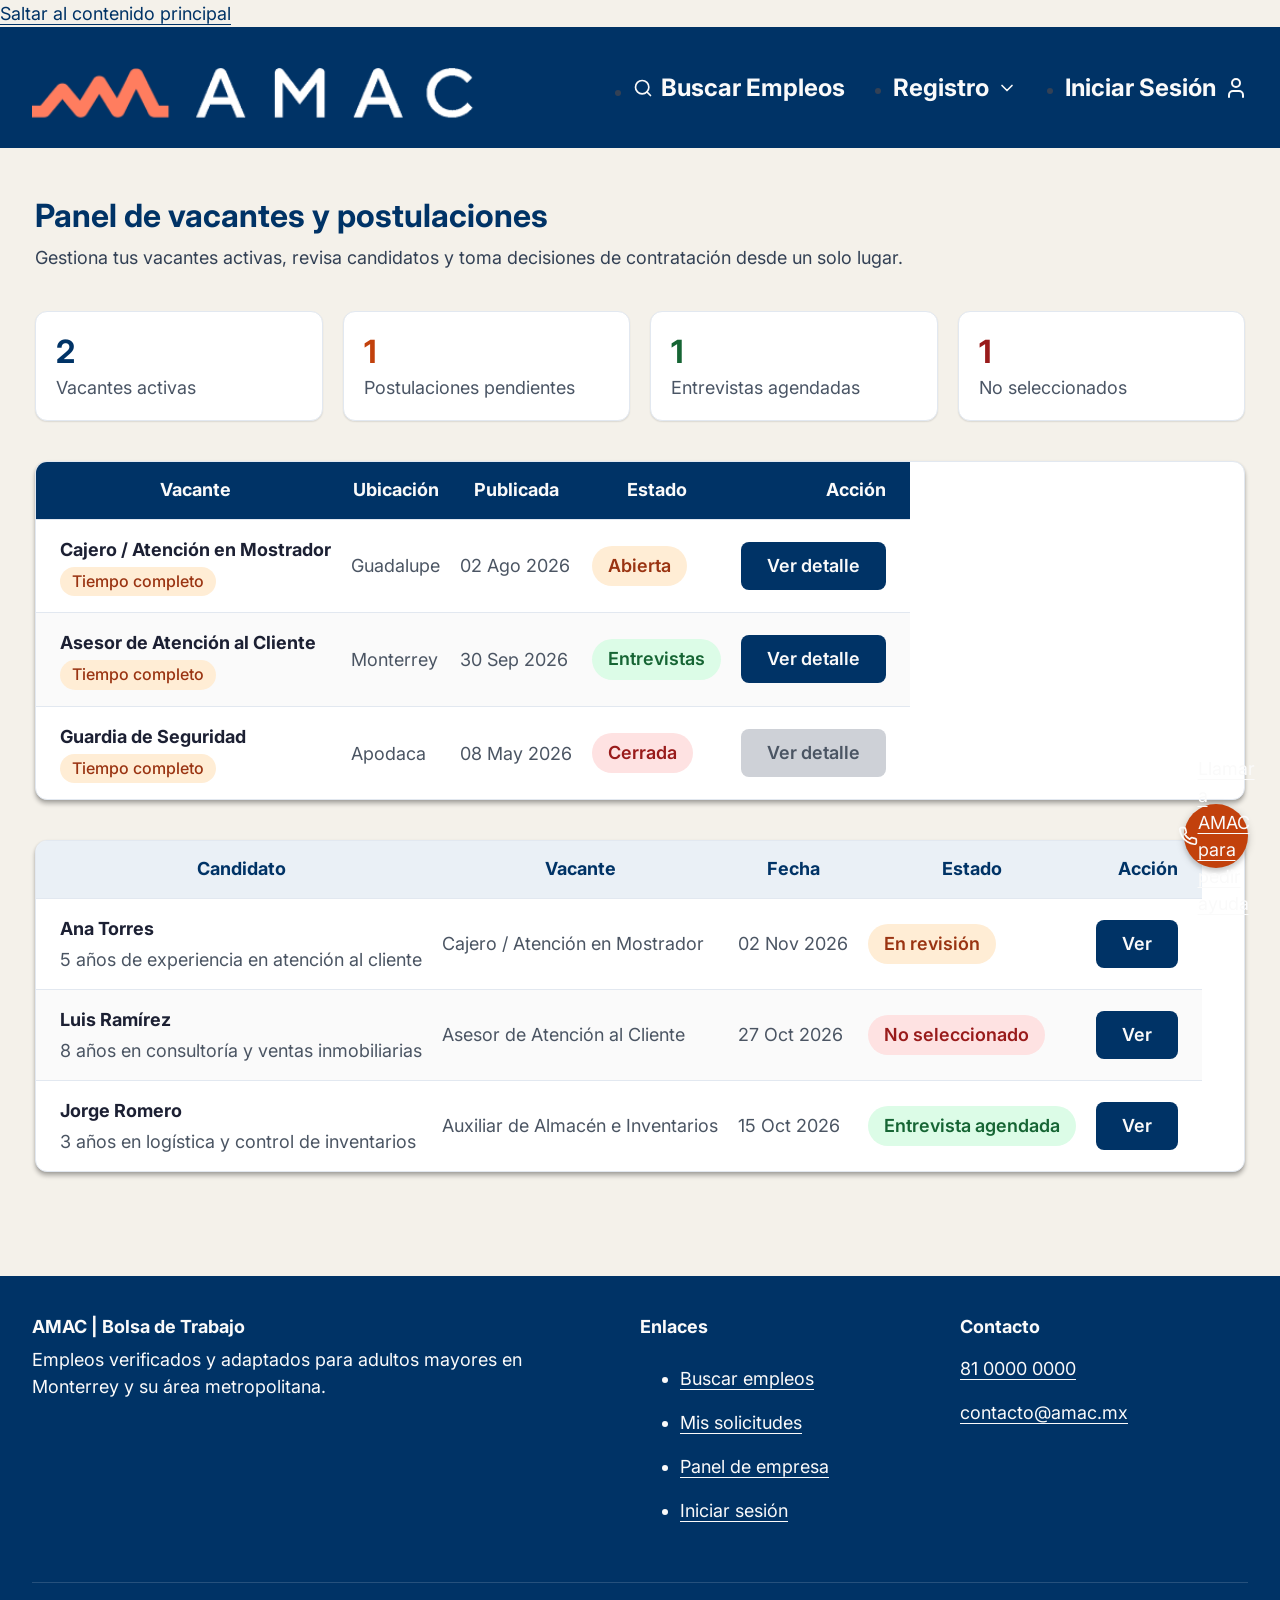
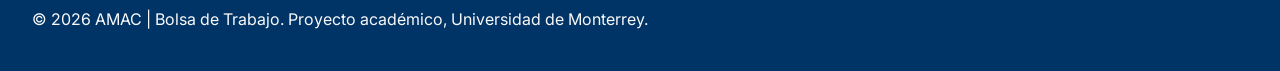
==== commit ff97608b: "Header, footer, skip link y botón de ayuda idénticos en las 6 páginas; íconos como SVG en línea; js/" ====
--- a/empresa-vacantes.html
+++ b/empresa-vacantes.html
@@ -3,7 +3,7 @@
 <head>
   <meta charset="UTF-8">
   <meta name="viewport" content="width=device-width, initial-scale=1.0">
-  <title>Panel de vacantes y postulaciones – AMAC | Bolsa De Trabajo</title>
+  <title>Panel de vacantes y postulaciones – AMAC | Bolsa de Trabajo</title>
   <link rel="preconnect" href="https://fonts.googleapis.com">
   <link rel="preconnect" href="https://fonts.gstatic.com" crossorigin>
   <link rel="stylesheet" href="https://fonts.googleapis.com/css2?family=Inter:wght@400;500;600;700&amp;display=swap">
@@ -13,42 +13,50 @@
   <link rel="stylesheet" href="css/base.css">
   <link rel="stylesheet" href="css/layout.css">
   <link rel="stylesheet" href="css/componentes.css">
-  <link rel="stylesheet" href="css/styles.css">
+
+  <!-- Menú móvil y mostrar contraseña. Va en el head para marcar <html class="js"> antes de pintar -->
+  <script src="js/main.js"></script>
 </head>
 <body>
+  <a class="skip-link" href="#principal">Saltar al contenido principal</a>
+
+  <!-- ===================== ENCABEZADO (idéntico en todas las páginas) ===================== -->
   <header class="site-header">
     <div class="site-header__inner">
       <a class="site-header__brand" href="index.html">
-        <img class="site-header__logo" src="img/amac-logo.png" alt="AMAC | Bolsa De Trabajo" width="471" height="75">
+        <img class="site-header__logo" src="img/amac-logo.png" alt="AMAC Bolsa de Trabajo, ir al inicio" width="471" height="75">
       </a>
 
-      <button class="site-header__toggle" type="button" aria-expanded="false" aria-controls="site-nav" aria-label="Abrir menú de navegación">
+      <button class="site-header__toggle" type="button" aria-expanded="false" aria-controls="site-nav">
         <span class="site-header__toggle-bar"></span>
         <span class="site-header__toggle-bar"></span>
         <span class="site-header__toggle-bar"></span>
+        <span class="visually-hidden">Menú</span>
       </button>
 
       <nav class="site-nav" id="site-nav" aria-label="Navegación principal">
         <ul class="site-nav__list">
           <li class="site-nav__item">
             <a class="site-nav__link" href="index.html">
-              <img class="site-nav__icon" alt="Ícono de búsqueda" width="20" height="20"
-                   src="data:image/svg+xml,%3Csvg xmlns='http://www.w3.org/2000/svg' viewBox='0 0 24 24' fill='none' stroke='%23fafafa' stroke-width='2' stroke-linecap='round' stroke-linejoin='round'%3E%3Ccircle cx='11' cy='11' r='8'/%3E%3Cpath d='m21 21-4.3-4.3'/%3E%3C/svg%3E">
+              <svg class="icon" viewBox="0 0 24 24" aria-hidden="true" focusable="false"><circle cx="11" cy="11" r="8"/><path d="m21 21-4.3-4.3"/></svg>
               Buscar Empleos
             </a>
           </li>
           <li class="site-nav__item">
-            <button class="site-nav__link" type="button">
-              Registro
-              <img class="site-nav__icon" alt="Flecha desplegable" width="20" height="20"
-                   src="data:image/svg+xml,%3Csvg xmlns='http://www.w3.org/2000/svg' viewBox='0 0 24 24' fill='none' stroke='%23fafafa' stroke-width='2' stroke-linecap='round' stroke-linejoin='round'%3E%3Cpath d='m6 9 6 6 6-6'/%3E%3C/svg%3E">
-            </button>
+            <details class="site-nav__submenu">
+              <summary class="site-nav__link">
+                Registro
+                <svg class="icon site-nav__chevron" viewBox="0 0 24 24" aria-hidden="true" focusable="false"><path d="m6 9 6 6 6-6"/></svg>
+              </summary>
+              <ul class="site-nav__sublist">
+                <li><a class="site-nav__sublink" href="registro-candidato.html">Soy candidato</a></li>
+              </ul>
+            </details>
           </li>
           <li class="site-nav__item">
             <a class="site-nav__link" href="login.html">
               Iniciar Sesión
-              <img class="site-nav__icon site-nav__icon--user" alt="Ícono de usuario" width="24" height="24"
-                   src="data:image/svg+xml,%3Csvg xmlns='http://www.w3.org/2000/svg' viewBox='0 0 24 24' fill='none' stroke='%23fafafa' stroke-width='2' stroke-linecap='round' stroke-linejoin='round'%3E%3Cpath d='M19 21v-2a4 4 0 0 0-4-4H9a4 4 0 0 0-4 4v2'/%3E%3Ccircle cx='12' cy='7' r='4'/%3E%3C/svg%3E">
+              <svg class="icon icon--lg" viewBox="0 0 24 24" aria-hidden="true" focusable="false"><path d="M19 21v-2a4 4 0 0 0-4-4H9a4 4 0 0 0-4 4v2"/><circle cx="12" cy="7" r="4"/></svg>
             </a>
           </li>
         </ul>
@@ -56,7 +64,7 @@
     </div>
   </header>
 
-  <main class="page">
+  <main class="page" id="principal" tabindex="-1">
     <div class="page__content">
       <section class="page-intro" aria-labelledby="page-title">
         <h1 class="page-intro__title" id="page-title">Panel de vacantes y postulaciones</h1>
@@ -64,34 +72,27 @@
       </section>
 
       <section class="stats" aria-label="Resumen del panel">
-        <article class="stat">
+        <div class="stat">
           <p class="stat__value">2</p>
           <p class="stat__label">Vacantes activas</p>
-        </article>
-        <article class="stat stat--wide">
+        </div>
+        <div class="stat">
           <p class="stat__value stat__value--accent">1</p>
           <p class="stat__label">Postulaciones pendientes</p>
-        </article>
-        <article class="stat stat--medium">
+        </div>
+        <div class="stat">
           <p class="stat__value stat__value--success">1</p>
           <p class="stat__label">Entrevistas agendadas</p>
-        </article>
-        <article class="stat">
+        </div>
+        <div class="stat">
           <p class="stat__value stat__value--danger">1</p>
           <p class="stat__label">No seleccionados</p>
-        </article>
+        </div>
       </section>
 
       <!-- Vacantes -->
-      <section class="panel panel--vacancies" aria-label="Vacantes publicadas">
+      <section class="panel" aria-label="Vacantes publicadas">
         <table class="data-table">
-          <colgroup class="data-table__colgroup">
-            <col class="data-table__col--1">
-            <col class="data-table__col--2">
-            <col class="data-table__col--3">
-            <col class="data-table__col--4">
-            <col class="data-table__col--5">
-          </colgroup>
           <thead class="data-table__head">
             <tr>
               <th class="data-table__th" scope="col">Vacante</th>
@@ -109,20 +110,20 @@
                   <span class="tag">Tiempo completo</span>
                 </div>
               </td>
-              <td class="data-table__cell data-table__cell--lh26" data-label="Ubicación">Guadalupe</td>
-              <td class="data-table__cell data-table__cell--lh24" data-label="Publicada"><time datetime="2026-08-02">02 Ago 2026</time></td>
+              <td class="data-table__cell" data-label="Ubicación">Guadalupe</td>
+              <td class="data-table__cell" data-label="Publicada"><time datetime="2026-08-02">02 Ago 2026</time></td>
               <td class="data-table__cell data-table__cell--status"><span class="status status--warning">Abierta</span></td>
               <td class="data-table__cell data-table__cell--action"><a class="btn" href="vacante.html">Ver detalle</a></td>
             </tr>
-            <tr class="data-table__row data-table__row--alt">
+            <tr class="data-table__row">
               <td class="data-table__cell data-table__cell--primary">
                 <div class="data-table__primary">
                   <span class="data-table__title">Asesor de Atención al Cliente</span>
                   <span class="tag">Tiempo completo</span>
                 </div>
               </td>
-              <td class="data-table__cell data-table__cell--lh26" data-label="Ubicación">Monterrey</td>
-              <td class="data-table__cell data-table__cell--lh24" data-label="Publicada"><time datetime="2026-09-30">30 Sep 2026</time></td>
+              <td class="data-table__cell" data-label="Ubicación">Monterrey</td>
+              <td class="data-table__cell" data-label="Publicada"><time datetime="2026-09-30">30 Sep 2026</time></td>
               <td class="data-table__cell data-table__cell--status"><span class="status status--success">Entrevistas</span></td>
               <td class="data-table__cell data-table__cell--action"><a class="btn" href="#">Ver detalle</a></td>
             </tr>
@@ -133,8 +134,8 @@
                   <span class="tag">Tiempo completo</span>
                 </div>
               </td>
-              <td class="data-table__cell data-table__cell--lh26" data-label="Ubicación">Apodaca</td>
-              <td class="data-table__cell data-table__cell--lh24" data-label="Publicada"><time datetime="2026-05-08">08 May 2026</time></td>
+              <td class="data-table__cell" data-label="Ubicación">Apodaca</td>
+              <td class="data-table__cell" data-label="Publicada"><time datetime="2026-05-08">08 May 2026</time></td>
               <td class="data-table__cell data-table__cell--status"><span class="status status--danger">Cerrada</span></td>
               <td class="data-table__cell data-table__cell--action"><span class="btn btn--disabled" aria-disabled="true">Ver detalle</span></td>
             </tr>
@@ -143,29 +144,22 @@
       </section>
 
       <!-- Candidatos -->
-      <section class="panel panel--candidates" aria-label="Candidatos postulados">
-        <table class="data-table data-table--candidates">
-          <colgroup class="data-table__colgroup">
-            <col class="data-table__col--1">
-            <col class="data-table__col--2">
-            <col class="data-table__col--3">
-            <col class="data-table__col--4">
-            <col class="data-table__col--5">
-          </colgroup>
+      <section class="panel" aria-label="Candidatos postulados">
+        <table class="data-table">
           <thead class="data-table__head data-table__head--light">
             <tr>
               <th class="data-table__th" scope="col">Candidato</th>
               <th class="data-table__th" scope="col">Vacante</th>
               <th class="data-table__th" scope="col">Fecha</th>
-              <th class="data-table__th data-table__th--offset" scope="col">Estado</th>
-              <th class="data-table__th" scope="col">Acción</th>
+              <th class="data-table__th" scope="col">Estado</th>
+              <th class="data-table__th data-table__th--end" scope="col">Acción</th>
             </tr>
           </thead>
           <tbody class="data-table__body">
-            <tr class="data-table__row data-table__row--alt">
-              <td class="data-table__cell data-table__cell--primary">
-                <div class="data-table__primary">
-                  <span class="data-table__title data-table__title--person">Ana Torres</span>
+            <tr class="data-table__row">
+              <td class="data-table__cell data-table__cell--primary">
+                <div class="data-table__primary">
+                  <span class="data-table__title">Ana Torres</span>
                   <span class="data-table__meta">5 años de experiencia en atención al cliente</span>
                 </div>
               </td>
@@ -177,7 +171,7 @@
             <tr class="data-table__row">
               <td class="data-table__cell data-table__cell--primary">
                 <div class="data-table__primary">
-                  <span class="data-table__title data-table__title--person">Luis Ramírez</span>
+                  <span class="data-table__title">Luis Ramírez</span>
                   <span class="data-table__meta">8 años en consultoría y ventas inmobiliarias</span>
                 </div>
               </td>
@@ -189,7 +183,7 @@
             <tr class="data-table__row">
               <td class="data-table__cell data-table__cell--primary">
                 <div class="data-table__primary">
-                  <span class="data-table__title data-table__title--person">Jorge Romero</span>
+                  <span class="data-table__title">Jorge Romero</span>
                   <span class="data-table__meta">3 años en logística y control de inventarios</span>
                 </div>
               </td>
@@ -204,33 +198,42 @@
     </div>
   </main>
 
-  <script>
-    (function () {
-      var toggle = document.querySelector('.site-header__toggle');
-      var nav = document.getElementById('site-nav');
-      var mq = window.matchMedia('(max-width: 1024px)');
-
-      function setOpen(open) {
-        toggle.setAttribute('aria-expanded', String(open));
-        toggle.setAttribute('aria-label', open ? 'Cerrar menú de navegación' : 'Abrir menú de navegación');
-        nav.classList.toggle('site-nav--open', open);
-      }
-
-      toggle.addEventListener('click', function () {
-        setOpen(toggle.getAttribute('aria-expanded') !== 'true');
-      });
-
-      document.addEventListener('keydown', function (e) {
-        if (e.key === 'Escape' && toggle.getAttribute('aria-expanded') === 'true') {
-          setOpen(false);
-          toggle.focus();
-        }
-      });
-
-      mq.addEventListener('change', function (e) {
-        if (!e.matches) setOpen(false);
-      });
-    })();
-  </script>
+  <!-- ===================== BOTÓN DE AYUDA / LLAMAR A AMAC (RF-052) ===================== -->
+  <!-- TODO: reemplazar por el teléfono real de AMAC -->
+  <a class="help-fab" href="tel:+528100000000">
+    <svg class="icon help-fab__icon" viewBox="0 0 24 24" aria-hidden="true" focusable="false"><path d="M22 16.92v3a2 2 0 0 1-2.18 2 19.79 19.79 0 0 1-8.63-3.07 19.5 19.5 0 0 1-6-6 19.79 19.79 0 0 1-3.07-8.67A2 2 0 0 1 4.11 2h3a2 2 0 0 1 2 1.72 12.84 12.84 0 0 0 .7 2.81 2 2 0 0 1-.45 2.11L8.09 9.91a16 16 0 0 0 6 6l1.27-1.27a2 2 0 0 1 2.11-.45 12.84 12.84 0 0 0 2.81.7A2 2 0 0 1 22 16.92z"/></svg>
+    <span class="visually-hidden">Llamar a AMAC para pedir ayuda</span>
+  </a>
+
+  <!-- ===================== PIE DE PÁGINA (idéntico en todas las páginas) ===================== -->
+  <footer class="site-footer">
+    <div class="site-footer__inner">
+      <section aria-labelledby="footer-amac">
+        <h2 class="site-footer__title" id="footer-amac">AMAC | Bolsa de Trabajo</h2>
+        <p class="site-footer__text">Empleos verificados y adaptados para adultos mayores en Monterrey y su área metropolitana.</p>
+      </section>
+
+      <nav aria-labelledby="footer-enlaces">
+        <h2 class="site-footer__title" id="footer-enlaces">Enlaces</h2>
+        <ul class="site-footer__list">
+          <li><a class="site-footer__link" href="index.html">Buscar empleos</a></li>
+          <li><a class="site-footer__link" href="mis-solicitudes.html">Mis solicitudes</a></li>
+          <li><a class="site-footer__link" href="empresa-vacantes.html">Panel de empresa</a></li>
+          <li><a class="site-footer__link" href="login.html">Iniciar sesión</a></li>
+        </ul>
+      </nav>
+
+      <section aria-labelledby="footer-contacto">
+        <h2 class="site-footer__title" id="footer-contacto">Contacto</h2>
+        <!-- TODO: reemplazar por el teléfono y correo reales -->
+        <address class="site-footer__contact">
+          <a class="site-footer__link" href="tel:+528100000000">81 0000 0000</a><br>
+          <a class="site-footer__link" href="mailto:contacto@amac.mx">contacto@amac.mx</a>
+        </address>
+      </section>
+
+      <p class="site-footer__legal">© 2026 AMAC | Bolsa de Trabajo. Proyecto académico, Universidad de Monterrey.</p>
+    </div>
+  </footer>
 </body>
-</html>+</html>
--- a/css/base.css
+++ b/css/base.css
@@ -3,3 +3,143 @@
    Reset, estilos de elementos HTML,
    foco visible y clases utilitarias de accesibilidad.
    ========================================================================== */
+
+
+*,
+*::before,
+*::after {
+  box-sizing: border-box;
+}
+
+html {
+  font-size: 100%;
+  -webkit-text-size-adjust: 100%;
+}
+
+body {
+  margin: 0;
+  min-height: 100vh;
+  font-family: var(--fuente-base);
+  font-size: var(--texto-base);
+  font-weight: var(--peso-regular);
+  line-height: var(--interlineado-base);
+  color: var(--color-texto);
+  background-color: var(--color-fondo);
+  overflow-wrap: break-word;
+}
+
+h1,
+h2,
+h3,
+h4,
+h5,
+h6,
+p {
+  margin: 0;
+}
+
+h1,
+h2,
+h3,
+h4,
+h5,
+h6 {
+  color: var(--color-texto-titulo);
+  font-weight: var(--peso-negrita);
+  line-height: var(--interlineado-titulos);
+}
+
+h1 {
+  font-size: var(--texto-3xl);
+}
+
+h2 {
+  font-size: var(--texto-2xl);
+}
+
+h3 {
+  font-size: var(--texto-xl);
+}
+
+img {
+  display: block;
+  max-width: 100%;
+  height: auto;
+}
+
+a {
+  color: var(--color-primario);
+  text-underline-offset: 0.2em;
+}
+
+button,
+input,
+select,
+textarea {
+  font: inherit;
+}
+
+button,
+input[type="button"],
+input[type="submit"],
+input[type="reset"] {
+  min-height: var(--tactil-min);
+  cursor: pointer;
+}
+
+button:disabled,
+input:disabled {
+  cursor: not-allowed;
+}
+
+input::placeholder,
+textarea::placeholder {
+  color: var(--color-texto-placeholder);
+}
+
+table {
+  border-collapse: collapse;
+}
+
+fieldset {
+  min-width: 0;
+}
+
+:focus-visible {
+  outline: var(--grosor-foco) solid var(--color-foco);
+  outline-offset: var(--separacion-foco);
+}
+
+header :focus-visible {
+  outline-color: var(--color-foco-sobre-oscuro);
+}
+
+.saltar-contenido {
+  position: fixed;
+  top: -10rem;
+  left: var(--espacio-4);
+  z-index: var(--z-modal);
+  padding: var(--espacio-3) var(--espacio-4);
+  color: var(--color-texto-inverso);
+  background-color: var(--color-primario);
+  border-radius: var(--radio-md);
+  font-size: var(--texto-base);
+  font-weight: var(--peso-seminegrita);
+  text-decoration: none;
+}
+
+.saltar-contenido:focus,
+.saltar-contenido:focus-visible {
+  top: var(--espacio-4);
+  outline-color: var(--color-foco);
+}
+
+@media (prefers-reduced-motion: reduce) {
+  *,
+  *::before,
+  *::after {
+    scroll-behavior: auto !important;
+    animation-duration: 0.01ms !important;
+    transition-duration: 0.01ms !important;
+  }
+}
--- a/css/layout.css
+++ b/css/layout.css
@@ -1,5 +1,400 @@
-/* ==========================================================================
-   AMAC | Bolsa de Trabajo - layout.css
-   Estructura de la página: contenedor, encabezado y navegación, pie de
-   página, botón flotante de ayuda y grids.
-   ========================================================================== */
+/* AMAC | Bolsa de Trabajo - layout.css
+   Estructura general: contenedores, header, menú, footer y botón de ayuda.
+   Está hecho mobile-first, o sea que lo base es para celular y las media
+   queries agregan cambios en pantallas más grandes.
+
+   Puntos de quiebre:
+   48em (768px)  tablet
+   64em (1024px) escritorio
+   80em (1280px) el menú ya no es hamburguesa */
+
+/* Estructura general (el footer siempre queda abajo) */
+body {
+  display: flex;
+  flex-direction: column;
+}
+
+.page {
+  flex: 1 0 auto;
+}
+
+/* Contenedores */
+.page {
+  display: flex;
+  flex-direction: column;
+  gap: var(--espacio-8);
+  width: min(100% - 2 * var(--margen-pagina), var(--ancho-contenido));
+  margin-inline: auto;
+  padding-top: var(--espacio-8);
+  /* espacio abajo para que el botón de ayuda no tape el contenido */
+  padding-bottom: calc(var(--tamano-fab) + var(--espacio-10));
+}
+
+/* Para login y registro */
+.page--narrow {
+  width: min(100% - 2 * var(--margen-pagina), var(--ancho-formulario));
+}
+
+.page__content {
+  display: flex;
+  flex-direction: column;
+  gap: var(--espacio-8);
+}
+
+@media (min-width: 64em) {
+  .page {
+    gap: var(--espacio-12);
+    padding-top: var(--espacio-12);
+  }
+
+  .page__content {
+    gap: var(--espacio-10);
+  }
+}
+
+/* Título de cada página */
+.page-intro {
+  display: flex;
+  flex-direction: column;
+  gap: var(--espacio-2);
+}
+
+.page-intro__title {
+  color: var(--color-primario);
+}
+
+.page-intro__subtitle {
+  font-size: var(--texto-base);
+  color: var(--color-texto);
+}
+
+/* Header */
+.site-header {
+  position: relative;
+  z-index: var(--z-encabezado);
+  background-color: var(--color-primario);
+}
+
+.site-header__inner {
+  display: flex;
+  align-items: center;
+  justify-content: space-between;
+  gap: var(--espacio-4);
+  width: min(100% - 2 * var(--margen-pagina), var(--ancho-pagina));
+  min-height: var(--alto-encabezado);
+  margin-inline: auto;
+}
+
+/* En el fondo azul el foco naranja no se ve, por eso uno claro */
+.site-header :focus-visible,
+.site-footer :focus-visible {
+  outline-color: var(--color-foco-sobre-oscuro);
+}
+
+.site-header__brand {
+  display: flex;
+  align-items: center;
+  flex-shrink: 1;
+  min-width: 0;
+  min-height: var(--tactil-min);
+}
+
+.site-header__logo {
+  width: var(--ancho-logo);
+}
+
+/* Botón del menú (hamburguesa) */
+.site-header__toggle {
+  display: flex;
+  flex-direction: column;
+  align-items: center;
+  justify-content: center;
+  flex-shrink: 0;
+  gap: 0.375rem;
+  width: var(--alto-boton);
+  height: var(--alto-boton);
+  padding: 0;
+  background: none;
+  border: 2px solid transparent;
+  border-radius: var(--radio-md);
+}
+
+.site-header__toggle-bar {
+  display: block;
+  width: 1.75rem;
+  height: 3px;
+  background-color: var(--color-texto-inverso);
+  border-radius: 2px;
+  transition: transform var(--transicion-menu), opacity var(--transicion-menu);
+}
+
+.site-header__toggle[aria-expanded="true"] .site-header__toggle-bar:nth-child(1) {
+  transform: translateY(calc(0.375rem + 3px)) rotate(45deg);
+}
+
+.site-header__toggle[aria-expanded="true"] .site-header__toggle-bar:nth-child(2) {
+  opacity: 0;
+}
+
+.site-header__toggle[aria-expanded="true"] .site-header__toggle-bar:nth-child(3) {
+  transform: translateY(calc(-0.375rem - 3px)) rotate(-45deg);
+}
+
+/* Sin JavaScript no sirve el botón, así que el menú se deja abierto */
+html:not(.js) .site-header__toggle {
+  display: none;
+}
+
+/* Navegación (en celular es una lista vertical debajo del header) */
+.site-nav {
+  background-color: var(--color-primario);
+}
+
+/* Con JavaScript el menú se abre encima del contenido */
+.js .site-nav {
+  position: absolute;
+  top: 100%;
+  left: 0;
+  right: 0;
+  z-index: var(--z-menu);
+  display: none;
+  box-shadow: 0 8px 12px rgb(0 0 0 / 0.25);
+}
+
+.js .site-nav--open {
+  display: block;
+}
+
+/* Sin JavaScript el menú queda debajo del logo */
+html:not(.js) .site-header__inner {
+  flex-wrap: wrap;
+}
+
+html:not(.js) .site-nav {
+  flex-basis: 100%;
+}
+
+.site-nav__list {
+  display: flex;
+  flex-direction: column;
+}
+
+.site-nav__item {
+  border-top: var(--grosor-borde) solid var(--color-borde-oscuro);
+}
+
+.site-nav__link {
+  display: flex;
+  align-items: center;
+  gap: var(--espacio-2);
+  width: 100%;
+  min-height: var(--tactil-min);
+  padding: var(--espacio-4) var(--margen-pagina);
+  font-size: var(--texto-xl);
+  font-weight: var(--peso-negrita);
+  line-height: var(--interlineado-titulos);
+  color: var(--color-texto-inverso);
+  text-align: left;
+  text-decoration: none;
+  background: none;
+  border: 0;
+  list-style: none; /* quita el triángulo del summary en Firefox */
+}
+
+.site-nav__link::-webkit-details-marker {
+  display: none; /* lo mismo para Safari y Chrome */
+}
+
+.site-nav__link:hover,
+.site-nav__link[aria-current="page"] {
+  text-decoration: underline;
+  text-decoration-thickness: 0.1em;
+  text-underline-offset: 0.3em;
+}
+
+/* Submenú de Registro (usa details, así funciona sin JavaScript) */
+.site-nav__submenu[open] .site-nav__chevron {
+  transform: rotate(180deg);
+}
+
+.site-nav__chevron {
+  transition: transform var(--transicion);
+}
+
+.site-nav__sublist {
+  padding-bottom: var(--espacio-2);
+}
+
+.site-nav__sublink {
+  display: flex;
+  align-items: center;
+  min-height: var(--tactil-min);
+  padding: var(--espacio-2) var(--margen-pagina) var(--espacio-2) calc(var(--margen-pagina) + var(--espacio-6));
+  font-size: var(--texto-base);
+  font-weight: var(--peso-seminegrita);
+  color: var(--color-texto-inverso);
+  text-decoration: none;
+}
+
+.site-nav__sublink:hover {
+  text-decoration: underline;
+}
+
+/* Navegación en escritorio (desde 1280px) */
+@media (min-width: 80em) {
+  .site-header__toggle,
+  .js .site-header__toggle {
+    display: none;
+  }
+
+  .site-nav,
+  .js .site-nav {
+    position: static;
+    display: block;
+    box-shadow: none;
+  }
+
+  html:not(.js) .site-header__inner {
+    flex-wrap: nowrap;
+  }
+
+  html:not(.js) .site-nav {
+    flex-basis: auto;
+  }
+
+  .site-nav__list {
+    flex-direction: row;
+    align-items: center;
+    gap: var(--espacio-12);
+  }
+
+  .site-nav__item {
+    position: relative;
+    border-top: 0;
+  }
+
+  .site-nav__link {
+    width: auto;
+    padding: var(--espacio-2) 0;
+    white-space: nowrap;
+  }
+
+  /* El submenú sale como una tarjeta flotante */
+  .site-nav__sublist {
+    position: absolute;
+    top: calc(100% + var(--espacio-3));
+    right: 0;
+    min-width: 15rem;
+    padding: var(--espacio-2) 0;
+    background-color: var(--color-primario);
+    border-radius: var(--radio-md);
+    box-shadow: 0 8px 16px rgb(0 0 0 / 0.3);
+  }
+
+  .site-nav__sublink {
+    padding-inline: var(--espacio-5);
+  }
+}
+
+@media (min-width: 90em) {
+  .site-nav__list {
+    gap: var(--espacio-24); /* 96px, como en Figma */
+  }
+}
+
+/* Footer */
+.site-footer {
+  flex-shrink: 0;
+  color: var(--color-texto-inverso);
+  background-color: var(--color-primario);
+}
+
+.site-footer__inner {
+  display: grid;
+  gap: var(--espacio-8);
+  width: min(100% - 2 * var(--margen-pagina), var(--ancho-pagina));
+  margin-inline: auto;
+  padding-block: var(--espacio-10);
+}
+
+.site-footer__title {
+  margin-bottom: var(--espacio-2);
+  font-size: var(--texto-base);
+  color: var(--color-texto-inverso);
+}
+
+.site-footer__text {
+  max-width: 32rem;
+}
+
+.site-footer__list {
+  display: flex;
+  flex-direction: column;
+}
+
+.site-footer__link {
+  display: inline-flex;
+  align-items: center;
+  min-height: var(--tactil-min);
+  color: var(--color-texto-inverso);
+}
+
+.site-footer__contact {
+  font-style: normal; /* address sale en cursiva por defecto */
+}
+
+.site-footer__legal {
+  padding-top: var(--espacio-6);
+  font-size: var(--texto-sm);
+  border-top: var(--grosor-borde) solid var(--color-borde-oscuro);
+}
+
+@media (min-width: 48em) {
+  .site-footer__inner {
+    grid-template-columns: 2fr 1fr 1fr;
+  }
+
+  .site-footer__legal {
+    grid-column: 1 / -1;
+  }
+}
+
+/* Botón flotante de ayuda / llamar a AMAC (RF-052)
+   Queda fijo en la esquina para que se vea en todas las páginas */
+.help-fab {
+  position: fixed;
+  right: max(var(--margen-pagina), env(safe-area-inset-right));
+  bottom: max(var(--espacio-6), env(safe-area-inset-bottom));
+  z-index: var(--z-fab);
+  display: flex;
+  align-items: center;
+  justify-content: center;
+  width: var(--tamano-fab);
+  height: var(--tamano-fab);
+  color: var(--color-texto-inverso);
+  background-color: var(--color-accion);
+  border-radius: var(--radio-circulo);
+  box-shadow: var(--sombra-fab);
+  transition: background-color var(--transicion);
+}
+
+.help-fab:hover {
+  background-color: var(--color-accion-oscuro);
+}
+
+.help-fab:focus-visible {
+  outline-color: var(--color-primario);
+  outline-offset: 3px;
+}
+
+.help-fab__icon {
+  width: var(--tamano-icono-lg);
+  height: var(--tamano-icono-lg);
+}
+
+@media (min-width: 64em) {
+  .help-fab {
+    right: var(--espacio-8);
+    bottom: var(--espacio-8);
+  }
+}
--- a/css/componentes.css
+++ b/css/componentes.css
@@ -1,6 +1,1021 @@
 /* ==========================================================================
-   AMAC | Bolsa de Trabajo - componentes.css
-   Piezas reutilizables:
-   Botones, etiquetas de estatus, estadísticas, campos de formulario,
-   tarjetas de vacante, tablas, avisos.
-   ========================================================================== */
+   AMAC | Bolsa de Trabajo · componentes.css
+   Piezas reutilizables. Cada bloque será un componente de React en la
+   Entrega 3 (el nombre sugerido va en el título de cada sección).
+   Mobile-first: estilos base para celular + media queries con min-width.
+
+    1. Ícono .................... <Icono />
+    2. Botón .................... <Boton />
+    3. Etiqueta y estatus ....... <Etiqueta /> <EtiquetaEstatus />
+    4. Estadísticas ............. <Estadistica />
+    5. Campo de formulario ...... <CampoFormulario />
+    6. Aviso con casilla ........ <AvisoTerminos />
+    7. Buscador y filtros ....... <Buscador /> <Filtro />
+    8. Tarjeta de vacante ....... <TarjetaVacante />
+    9. Detalle de vacante ....... <DetalleVacante />
+   10. Tarjeta de autenticación . <FormularioAuth />
+   11. Tabla de datos ........... <TablaDatos />
+   12. Nota informativa ......... <NotaInfo />
+   13. Enlace de ayuda .......... <EnlaceAyuda />
+   ========================================================================== */
+
+/* ==========================================================================
+   1. Ícono (SVG en línea, toma el color del texto)
+   ========================================================================== */
+.icon {
+  flex-shrink: 0;
+  width: var(--tamano-icono);
+  height: var(--tamano-icono);
+  fill: none;
+  stroke: currentColor;
+  stroke-width: 2;
+  stroke-linecap: round;
+  stroke-linejoin: round;
+}
+
+.icon--lg {
+  width: var(--tamano-icono-lg);
+  height: var(--tamano-icono-lg);
+}
+
+/* ==========================================================================
+   2. Botón
+   Colores según la decisión de diseño #3:
+   azul = consultar, naranja = acción importante, verde = aceptar, rojo = rechazar.
+   Sirve igual en <a> y en <button>.
+   ========================================================================== */
+.btn {
+  display: inline-flex;
+  align-items: center;
+  justify-content: center;
+  gap: var(--espacio-2);
+  min-width: var(--tactil-min);
+  min-height: var(--alto-boton);
+  padding: var(--espacio-2) var(--espacio-6);
+  font-size: var(--texto-base);
+  font-weight: var(--peso-seminegrita);
+  line-height: var(--interlineado-compacto);
+  color: var(--color-texto-inverso);
+  text-align: center;
+  text-decoration: none;
+  background-color: var(--color-primario);
+  border: 2px solid transparent;
+  border-radius: var(--radio-md);
+  transition: background-color var(--transicion), box-shadow var(--transicion);
+}
+
+.btn:hover {
+  background-color: var(--color-primario-oscuro);
+}
+
+.btn--accent {
+  background-color: var(--color-accion);
+}
+
+.btn--accent:hover {
+  background-color: var(--color-accion-oscuro);
+}
+
+.btn--success {
+  background-color: var(--color-exito);
+}
+
+.btn--danger {
+  background-color: var(--color-peligro);
+}
+
+.btn--success:hover,
+.btn--danger:hover {
+  filter: brightness(0.9);
+}
+
+/* Contorno: "Regresar al listado", acciones secundarias */
+.btn--outline {
+  color: var(--color-primario);
+  background-color: transparent;
+  border-color: var(--color-primario);
+}
+
+.btn--outline:hover {
+  color: var(--color-texto-inverso);
+  background-color: var(--color-primario);
+}
+
+/* Botón grande: Postularme, Entrar, Completar registro */
+.btn--lg {
+  min-height: 3.5rem;
+  padding: var(--espacio-4) var(--espacio-8);
+  font-size: var(--texto-md);
+  font-weight: var(--peso-negrita);
+}
+
+.btn--accent.btn--lg {
+  box-shadow: var(--sombra-boton-accion);
+}
+
+.btn--block {
+  display: flex;
+  width: 100%;
+}
+
+/* Deshabilitado: se usa con aria-disabled="true" en <a>/<span>
+   o con el atributo disabled en <button> */
+.btn--disabled,
+.btn:disabled,
+.btn[aria-disabled="true"] {
+  color: var(--color-texto-celda);
+  background-color: var(--color-deshabilitado);
+  box-shadow: none;
+  pointer-events: none;
+}
+
+/* ==========================================================================
+   3. Etiqueta ("Tiempo completo") y estatus de solicitud / vacante
+   ========================================================================== */
+.tag,
+.status {
+  display: inline-flex;
+  align-items: center;
+  justify-content: center;
+  padding: var(--espacio-1) var(--espacio-3);
+  font-size: var(--texto-sm);
+  font-weight: var(--peso-medio);
+  line-height: var(--interlineado-compacto);
+  border-radius: var(--radio-pildora);
+}
+
+.tag {
+  color: var(--estatus-revision-texto);
+  background-color: var(--estatus-revision-fondo);
+}
+
+.status {
+  padding: var(--espacio-2) var(--espacio-4);
+  font-size: var(--texto-base);
+  font-weight: var(--peso-seminegrita);
+  text-align: center;
+}
+
+/* Los nombres de Figma (review/warning, interview/success, rejected/danger)
+   comparten una sola paleta para no repetir colores */
+.status--review,
+.status--warning {
+  color: var(--estatus-revision-texto);
+  background-color: var(--estatus-revision-fondo);
+}
+
+.status--interview,
+.status--success {
+  color: var(--estatus-exito-texto);
+  background-color: var(--estatus-exito-fondo);
+}
+
+.status--rejected,
+.status--danger {
+  color: var(--estatus-error-texto);
+  background-color: var(--estatus-error-fondo);
+}
+
+/* ==========================================================================
+   4. Estadísticas (Mis solicitudes, Panel de empresa)
+   ========================================================================== */
+.stats {
+  display: grid;
+  /* 1 columna en 320 px, 2 desde ~360 px: nunca corta palabras a la mitad */
+  grid-template-columns: repeat(auto-fit, minmax(min(100%, 9.5rem), 1fr));
+  gap: var(--espacio-4);
+}
+
+.stat {
+  display: flex;
+  flex-direction: column;
+  gap: var(--espacio-1);
+  padding: var(--espacio-4);
+  background-color: var(--color-superficie);
+  border: var(--grosor-borde) solid var(--color-borde);
+  border-radius: var(--radio-lg);
+  box-shadow: var(--sombra-estadistica);
+}
+
+.stat__value {
+  font-size: var(--texto-3xl);
+  font-weight: var(--peso-negrita);
+  line-height: var(--interlineado-titulos);
+  color: var(--color-primario);
+}
+
+.stat__value--accent  { color: var(--color-accion); }
+.stat__value--success { color: var(--color-exito); }
+.stat__value--danger  { color: var(--color-peligro); }
+
+.stat__label {
+  line-height: var(--interlineado-compacto);
+  color: var(--color-texto-suave);
+}
+
+@media (min-width: 64em) {
+  .stats {
+    grid-template-columns: repeat(4, minmax(0, 1fr));
+    gap: var(--espacio-5);
+  }
+
+  .stat {
+    padding: var(--espacio-5);
+  }
+}
+
+/* ==========================================================================
+   5. Campo de formulario (label + control con ícono + ayudas)
+   ========================================================================== */
+.field {
+  display: flex;
+  flex-direction: column;
+  gap: var(--espacio-2);
+}
+
+.field__label-row {
+  display: flex;
+  flex-wrap: wrap;
+  align-items: center;
+  justify-content: space-between;
+  gap: var(--espacio-1) var(--espacio-4);
+}
+
+.field__label {
+  font-weight: var(--peso-seminegrita);
+  line-height: var(--interlineado-compacto);
+  color: var(--color-texto-fuerte);
+}
+
+/* "¿Olvidaste tu contraseña?" */
+.field__link {
+  display: inline-flex;
+  align-items: center;
+  min-height: var(--tactil-min);
+  font-weight: var(--peso-medio);
+  color: var(--color-accion);
+}
+
+.field__hint,
+.field__note {
+  font-size: var(--texto-sm);
+  line-height: var(--interlineado-base);
+  color: var(--color-texto-celda);
+}
+
+/* Caja que contiene ícono + input (+ botón de ver contraseña) */
+.field__control {
+  display: flex;
+  align-items: center;
+  gap: var(--espacio-2);
+  min-height: var(--alto-campo);
+  padding-inline: var(--espacio-4) var(--espacio-1);
+  background-color: var(--color-superficie);
+  border: var(--grosor-borde) solid var(--color-borde-campo);
+  border-radius: var(--radio-md);
+}
+
+/* El anillo de foco se dibuja en la caja completa, no solo en el input */
+.field__control:focus-within {
+  outline: var(--grosor-foco) solid var(--color-foco);
+  outline-offset: var(--separacion-foco);
+}
+
+.field__icon {
+  color: var(--color-texto-placeholder);
+}
+
+.field__input {
+  flex: 1 1 auto;
+  min-width: 0;
+  min-height: calc(var(--alto-campo) - 2px);
+  padding: 0 var(--espacio-3) 0 0;
+  color: var(--color-texto-fuerte);
+  background: transparent;
+  border: 0;
+}
+
+.field__input:focus-visible {
+  outline: none;               /* el foco ya lo muestra .field__control */
+}
+
+.field__textarea {
+  display: block;
+  width: 100%;
+  min-height: var(--alto-textarea);
+  padding: var(--espacio-3) var(--espacio-4);
+  color: var(--color-texto-fuerte);
+  background-color: var(--color-superficie);
+  border: var(--grosor-borde) solid var(--color-borde-campo);
+  border-radius: var(--radio-md);
+}
+
+/* Botón de mostrar / ocultar contraseña: área táctil de 44 × 44 px */
+.field__toggle {
+  display: flex;
+  align-items: center;
+  justify-content: center;
+  flex-shrink: 0;
+  width: var(--tactil-min);
+  height: var(--tactil-min);
+  padding: 0;
+  color: var(--color-texto-celda);
+  background: none;
+  border: 0;
+  border-radius: var(--radio-md);
+}
+
+.field__toggle-icon--hide,
+.field__toggle[aria-pressed="true"] .field__toggle-icon--show {
+  display: none;
+}
+
+.field__toggle[aria-pressed="true"] .field__toggle-icon--hide {
+  display: block;
+}
+
+/* Grupo de campos con título (Datos personales, Dirección...) */
+.fieldset {
+  display: flex;
+  flex-direction: column;
+  gap: var(--espacio-5);
+}
+
+.fieldset__legend {
+  margin-bottom: var(--espacio-2);
+  font-size: var(--texto-xl);
+  font-weight: var(--peso-negrita);
+  color: var(--color-primario);
+}
+
+/* ==========================================================================
+   6. Aviso con casilla (aceptar términos)
+   ========================================================================== */
+.notice {
+  display: flex;
+  align-items: flex-start;
+  gap: var(--espacio-3);
+  padding: var(--espacio-4);
+  background-color: var(--color-aviso);
+  border: var(--grosor-borde) solid var(--color-borde);
+  border-radius: var(--radio-md);
+}
+
+/* Casilla de 24 px con área de toque ampliada por el <label> completo */
+.notice__checkbox {
+  display: grid;
+  place-content: center;
+  flex-shrink: 0;
+  width: var(--tamano-casilla);
+  height: var(--tamano-casilla);
+  margin-top: 0.125rem;
+  background-color: var(--color-superficie);
+  border: 2px solid var(--color-borde-campo);
+  border-radius: var(--radio-sm);
+  appearance: none;
+  -webkit-appearance: none;
+  cursor: pointer;
+}
+
+.notice__checkbox::before {
+  content: "";
+  width: 0.75rem;
+  height: 0.625rem;
+  background-color: var(--color-texto-inverso);
+  clip-path: polygon(14% 44%, 0 59%, 39% 100%, 100% 21%, 86% 6%, 39% 70%);
+  transform: scale(0);
+  transition: transform var(--transicion);
+}
+
+.notice__checkbox:checked {
+  background-color: var(--color-primario);
+  border-color: var(--color-primario);
+}
+
+.notice__checkbox:checked::before {
+  transform: scale(1);
+}
+
+.notice__text {
+  flex: 1 1 0;
+  min-width: 0;
+  color: var(--color-texto-suave);
+}
+
+.notice__link {
+  font-weight: var(--peso-negrita);
+}
+
+/* ==========================================================================
+   7. Buscador y filtros (index.html)
+   ========================================================================== */
+.search-panel {
+  display: flex;
+  flex-direction: column;
+  gap: var(--espacio-4);
+  padding: var(--espacio-4);
+  background-color: var(--color-panel);
+  border: var(--grosor-borde) solid var(--color-borde);
+  border-radius: var(--radio-lg);
+  box-shadow: var(--sombra-tarjeta);
+}
+
+.search-panel__row {
+  display: flex;
+  flex-direction: column;
+  gap: var(--espacio-3);
+}
+
+.search-panel__field {
+  display: flex;
+  flex-direction: column;
+  gap: var(--espacio-2);
+  flex: 1 1 auto;
+  min-width: 0;
+}
+
+.search-panel__control {
+  position: relative;
+}
+
+.search-panel__icon {
+  position: absolute;
+  top: 50%;
+  left: var(--espacio-4);
+  color: var(--color-texto-placeholder);
+  transform: translateY(-50%);
+  pointer-events: none;
+}
+
+.search-panel__input {
+  display: block;
+  width: 100%;
+  min-height: var(--alto-campo);
+  padding: 0 var(--espacio-4) 0 var(--espacio-12);
+  color: var(--color-texto-fuerte);
+  background-color: var(--color-superficie);
+  border: var(--grosor-borde) solid var(--color-borde-campo);
+  border-radius: var(--radio-md);
+}
+
+.search-panel__filters {
+  display: grid;
+  grid-template-columns: minmax(0, 1fr);
+  gap: var(--espacio-4);
+  padding-top: var(--espacio-4);
+  border-top: var(--grosor-borde) solid var(--color-borde-suave);
+}
+
+@media (min-width: 48em) {
+  .search-panel {
+    gap: var(--espacio-6);
+    padding: var(--espacio-6);
+  }
+
+  .search-panel__row {
+    flex-direction: row;
+    align-items: flex-end;
+    gap: var(--espacio-4);
+  }
+
+  .search-panel__row .btn {
+    min-height: var(--alto-campo);
+    padding-inline: var(--espacio-8);
+  }
+
+  .search-panel__filters {
+    grid-template-columns: repeat(3, minmax(0, 1fr));
+    gap: var(--espacio-6);
+  }
+}
+
+/* Filtro: label + select con flecha propia */
+.filter {
+  display: flex;
+  flex-direction: column;
+  gap: var(--espacio-2);
+}
+
+.filter__label {
+  font-weight: var(--peso-seminegrita);
+  line-height: var(--interlineado-compacto);
+  color: var(--color-texto);
+}
+
+.filter__control {
+  position: relative;
+}
+
+.filter__select {
+  display: block;
+  width: 100%;
+  min-height: var(--alto-boton);
+  padding: 0 var(--espacio-10) 0 var(--espacio-4);
+  color: var(--color-texto-fuerte);
+  background-color: var(--color-campo-select);
+  border: var(--grosor-borde) solid var(--color-borde-campo);
+  border-radius: var(--radio-md);
+  appearance: none;
+  -webkit-appearance: none;
+  cursor: pointer;
+}
+
+.filter__icon {
+  position: absolute;
+  top: 50%;
+  right: var(--espacio-3);
+  color: var(--color-texto-fuerte);
+  transform: translateY(-50%);
+  pointer-events: none;
+}
+
+/* ==========================================================================
+   8. Tarjeta de vacante (index.html)
+   ========================================================================== */
+.job-list {
+  display: flex;
+  flex-direction: column;
+  gap: var(--espacio-6);
+}
+
+.job-card {
+  display: flex;
+  flex-direction: column;
+  gap: var(--espacio-4);
+  padding: var(--espacio-5);
+  background-color: var(--color-superficie);
+  border: var(--grosor-borde) solid var(--color-borde);
+  border-radius: var(--radio-lg);
+  box-shadow: var(--sombra-tarjeta);
+}
+
+.job-card__body {
+  display: flex;
+  flex-direction: column;
+  gap: var(--espacio-2);
+  min-width: 0;
+}
+
+.job-card__title {
+  font-size: var(--texto-xl);
+  color: var(--color-texto-fuerte);
+}
+
+.job-card__company {
+  font-weight: var(--peso-medio);
+  color: var(--color-texto-suave);
+}
+
+.job-card__salary {
+  padding-top: var(--espacio-1);
+}
+
+.job-card__salary-amount {
+  color: var(--color-texto-fuerte);
+}
+
+@media (min-width: 48em) {
+  .job-list {
+    gap: var(--espacio-8);
+  }
+
+  .job-card {
+    flex-direction: row;
+    align-items: center;
+    justify-content: space-between;
+    gap: var(--espacio-6);
+    padding: var(--espacio-6);
+  }
+
+  .job-card .btn {
+    flex-shrink: 0;
+  }
+}
+
+/* ==========================================================================
+   9. Detalle de vacante (vacante.html)
+   ========================================================================== */
+.back-link {
+  align-self: flex-start;
+}
+
+.job-detail {
+  display: flex;
+  flex-direction: column;
+  gap: var(--espacio-6);
+  padding: var(--espacio-5);
+  background-color: var(--color-panel);
+  border: var(--grosor-borde) solid var(--color-borde-suave);
+  border-radius: var(--radio-lg);
+  box-shadow: var(--sombra-tarjeta);
+}
+
+.job-detail__header {
+  display: flex;
+  flex-direction: column;
+  gap: var(--espacio-2);
+}
+
+.job-detail__title {
+  font-size: var(--texto-4xl);
+  color: var(--color-texto-titulo);
+}
+
+.job-detail__company {
+  font-size: var(--texto-lg);
+  font-weight: var(--peso-medio);
+  color: var(--color-texto-titulo);
+}
+
+/* Lista de datos: Ubicación, Horario, Salario */
+.job-detail__info {
+  overflow: hidden;
+  background-color: var(--color-panel-info);
+  border: var(--grosor-borde) solid var(--color-borde-suave);
+  border-radius: var(--radio-md);
+}
+
+.job-detail__info-row {
+  padding: var(--espacio-3) var(--espacio-4);
+  color: var(--color-texto-titulo);
+}
+
+.job-detail__info-row + .job-detail__info-row {
+  border-top: var(--grosor-borde) solid var(--color-borde-suave);
+}
+
+.job-detail__info-label {
+  display: inline;
+  font-weight: var(--peso-negrita);
+}
+
+.job-detail__info-value {
+  display: inline;
+}
+
+.job-detail__divider {
+  height: 1px;
+  background-color: var(--color-borde-suave);
+  border: 0;
+}
+
+.job-detail__section {
+  display: flex;
+  flex-direction: column;
+  gap: var(--espacio-4);
+}
+
+.job-detail__section-title {
+  font-size: var(--texto-2xl);
+  color: var(--color-texto-titulo);
+}
+
+.job-detail__text {
+  line-height: var(--interlineado-amplio);
+  color: var(--color-texto-titulo);
+}
+
+.job-detail__actions {
+  display: flex;
+  flex-direction: column;
+  gap: var(--espacio-4);
+}
+
+@media (min-width: 48em) {
+  .job-detail {
+    gap: var(--espacio-8);
+    padding: var(--espacio-8);
+  }
+
+  .job-detail__info-row {
+    padding: var(--espacio-4) var(--espacio-6);
+  }
+
+  .job-detail__actions {
+    flex-direction: row;
+    flex-wrap: wrap;
+    justify-content: center;
+  }
+}
+
+@media (min-width: 64em) {
+  .job-detail {
+    padding: var(--espacio-10);
+  }
+}
+
+/* Lista de requisitos con viñetas de color */
+.requirements {
+  display: flex;
+  flex-direction: column;
+  gap: var(--espacio-3);
+}
+
+.requirements__item {
+  display: flex;
+  align-items: flex-start;
+  gap: var(--espacio-3);
+  line-height: var(--interlineado-base);
+  color: var(--color-texto-titulo);
+}
+
+.requirements__item::before {
+  content: "";
+  flex-shrink: 0;
+  width: 0.5rem;
+  height: 0.5rem;
+  margin-top: 0.6em;
+  background-color: var(--color-accion-suave);
+  border-radius: var(--radio-circulo);
+}
+
+/* ==========================================================================
+   10. Tarjeta de autenticación (login.html, registro-candidato.html)
+   ========================================================================== */
+.auth {
+  display: flex;
+  flex-direction: column;
+  align-items: stretch;
+  gap: var(--espacio-4);
+}
+
+.auth-card {
+  display: flex;
+  flex-direction: column;
+  gap: var(--espacio-6);
+  padding: var(--espacio-6) var(--espacio-5);
+  background-color: var(--color-superficie);
+  border: var(--grosor-borde) solid var(--color-borde);
+  border-radius: var(--radio-lg);
+  box-shadow: var(--sombra-tarjeta);
+}
+
+.auth-card__header {
+  display: flex;
+  flex-direction: column;
+  gap: var(--espacio-3);
+  text-align: center;
+}
+
+.auth-card__title {
+  color: var(--color-primario);
+}
+
+.auth-card__subtitle {
+  color: var(--color-texto-suave);
+}
+
+.auth-card__fields {
+  display: flex;
+  flex-direction: column;
+  gap: var(--espacio-5);
+}
+
+/* "¿Aún no tienes cuenta? Regístrate aquí" */
+.auth-card__switch {
+  display: flex;
+  flex-wrap: wrap;
+  align-items: center;
+  justify-content: center;
+  gap: 0 var(--espacio-2);
+  text-align: center;
+}
+
+.auth-card__switch-text {
+  color: var(--color-texto-suave);
+}
+
+.auth-card__switch-link {
+  display: inline-flex;
+  align-items: center;
+  min-height: var(--tactil-min);
+  font-weight: var(--peso-negrita);
+  color: var(--color-accion);
+}
+
+@media (min-width: 48em) {
+  .auth-card {
+    gap: var(--espacio-8);
+    padding: var(--espacio-12);
+  }
+}
+
+/* ==========================================================================
+   11. Tabla de datos (mis-solicitudes.html, empresa-vacantes.html)
+   Celular y tablet: cada fila se ve como tarjeta con etiquetas (data-label).
+   Escritorio (64em+): tabla normal.
+   ========================================================================== */
+.panel {
+  overflow: hidden;
+  background-color: var(--color-superficie);
+  border: var(--grosor-borde) solid var(--color-borde);
+  border-radius: var(--radio-lg);
+  box-shadow: var(--sombra-tabla);
+}
+
+.data-table__caption {
+  padding: var(--espacio-4) var(--espacio-5);
+  font-size: var(--texto-xl);
+  font-weight: var(--peso-negrita);
+  color: var(--color-primario);
+  text-align: left;
+}
+
+/* ---- Vista de tarjetas (base, celular) ---- */
+.data-table__head {
+  display: none;
+}
+
+.data-table,
+.data-table__body,
+.data-table__row,
+.data-table__cell {
+  display: block;
+}
+
+.data-table__row {
+  display: grid;
+  grid-template-columns: minmax(0, 1fr);
+  gap: var(--espacio-3);
+  padding: var(--espacio-4);
+  border-top: var(--grosor-borde) solid var(--color-borde);
+}
+
+.data-table__row:nth-child(even) {
+  background-color: var(--color-superficie-alterna);
+}
+
+.data-table__cell {
+  color: var(--color-texto-celda);
+}
+
+.data-table__cell[data-label]::before {
+  content: attr(data-label);
+  display: block;
+  font-weight: var(--peso-negrita);
+  color: var(--color-primario);
+}
+
+.data-table__cell--status .status {
+  display: inline-flex;
+}
+
+.data-table__cell--action .btn {
+  width: 100%;
+}
+
+.data-table__primary {
+  display: flex;
+  flex-direction: column;
+  align-items: flex-start;
+  gap: var(--espacio-1);
+}
+
+.data-table__title {
+  font-weight: var(--peso-negrita);
+  color: var(--color-texto-fuerte);
+}
+
+/* Tablet: dos columnas de datos, acción a la derecha */
+@media (min-width: 48em) {
+  .data-table__row {
+    grid-template-columns: minmax(0, 1fr) minmax(0, 1fr) auto;
+    align-items: center;
+    gap: var(--espacio-4) var(--espacio-6);
+    padding: var(--espacio-5) var(--espacio-6);
+  }
+
+  .data-table__cell--primary {
+    grid-column: 1 / -1;
+  }
+
+  .data-table__cell--status {
+    grid-column: 1 / 3;
+  }
+
+  .data-table__cell--action {
+    grid-column: 3;
+    grid-row: 3;
+  }
+
+  .data-table__cell--action .btn {
+    width: auto;
+  }
+}
+
+/* ---- Vista de tabla (escritorio) ---- */
+@media (min-width: 64em) {
+  .data-table {
+    display: table;
+  }
+
+  .data-table__head {
+    display: table-header-group;
+    background-color: var(--color-primario);
+  }
+
+  .data-table__head--light {
+    background-color: var(--color-subencabezado);
+  }
+
+  .data-table__body {
+    display: table-row-group;
+  }
+
+  .data-table__row {
+    display: table-row;
+    padding: 0;
+  }
+
+  .data-table__th,
+  .data-table__cell {
+    display: table-cell;
+    padding: var(--espacio-4) var(--espacio-5) var(--espacio-4) 0;
+    vertical-align: middle;
+  }
+
+  .data-table__th {
+    font-weight: var(--peso-negrita);
+    line-height: var(--interlineado-compacto);
+    color: var(--color-texto-inverso);
+  }
+
+  .data-table__head--light .data-table__th {
+    color: var(--color-primario);
+  }
+
+  .data-table__th:first-child,
+  .data-table__cell:first-child {
+    padding-left: var(--espacio-6);
+  }
+
+  .data-table__th:last-child,
+  .data-table__cell:last-child {
+    padding-right: var(--espacio-6);
+  }
+
+  .data-table__th--end,
+  .data-table__cell--action {
+    text-align: right;
+  }
+
+  .data-table__cell[data-label]::before {
+    content: none;
+  }
+
+  .data-table__cell--action .btn {
+    white-space: nowrap;
+  }
+}
+
+/* ==========================================================================
+   12. Nota informativa
+   ========================================================================== */
+.info-note {
+  display: flex;
+  align-items: flex-start;
+  gap: var(--espacio-3);
+  padding: var(--espacio-4);
+  color: var(--color-texto);
+  background-color: var(--color-superficie);
+  border: var(--grosor-borde) solid var(--color-borde);
+  border-radius: var(--radio-md);
+}
+
+.info-note__icon {
+  margin-top: 0.2em;
+  color: var(--color-primario);
+}
+
+.info-note__label {
+  font-weight: var(--peso-seminegrita);
+}
+
+/* ==========================================================================
+   13. Enlace de ayuda ("¿Necesitas ayuda? Contáctanos")
+   ========================================================================== */
+.help-link {
+  display: flex;
+  flex-wrap: wrap;
+  align-items: center;
+  justify-content: center;
+  gap: 0 var(--espacio-2);
+  padding: var(--espacio-2);
+  text-align: center;
+}
+
+.help-link__icon {
+  color: var(--color-texto-suave);
+}
+
+.help-link__text {
+  font-weight: var(--peso-medio);
+  color: var(--color-texto-suave);
+}
+
+.help-link__action {
+  display: inline-flex;
+  align-items: center;
+  min-height: var(--tactil-min);
+  font-weight: var(--peso-negrita);
+}
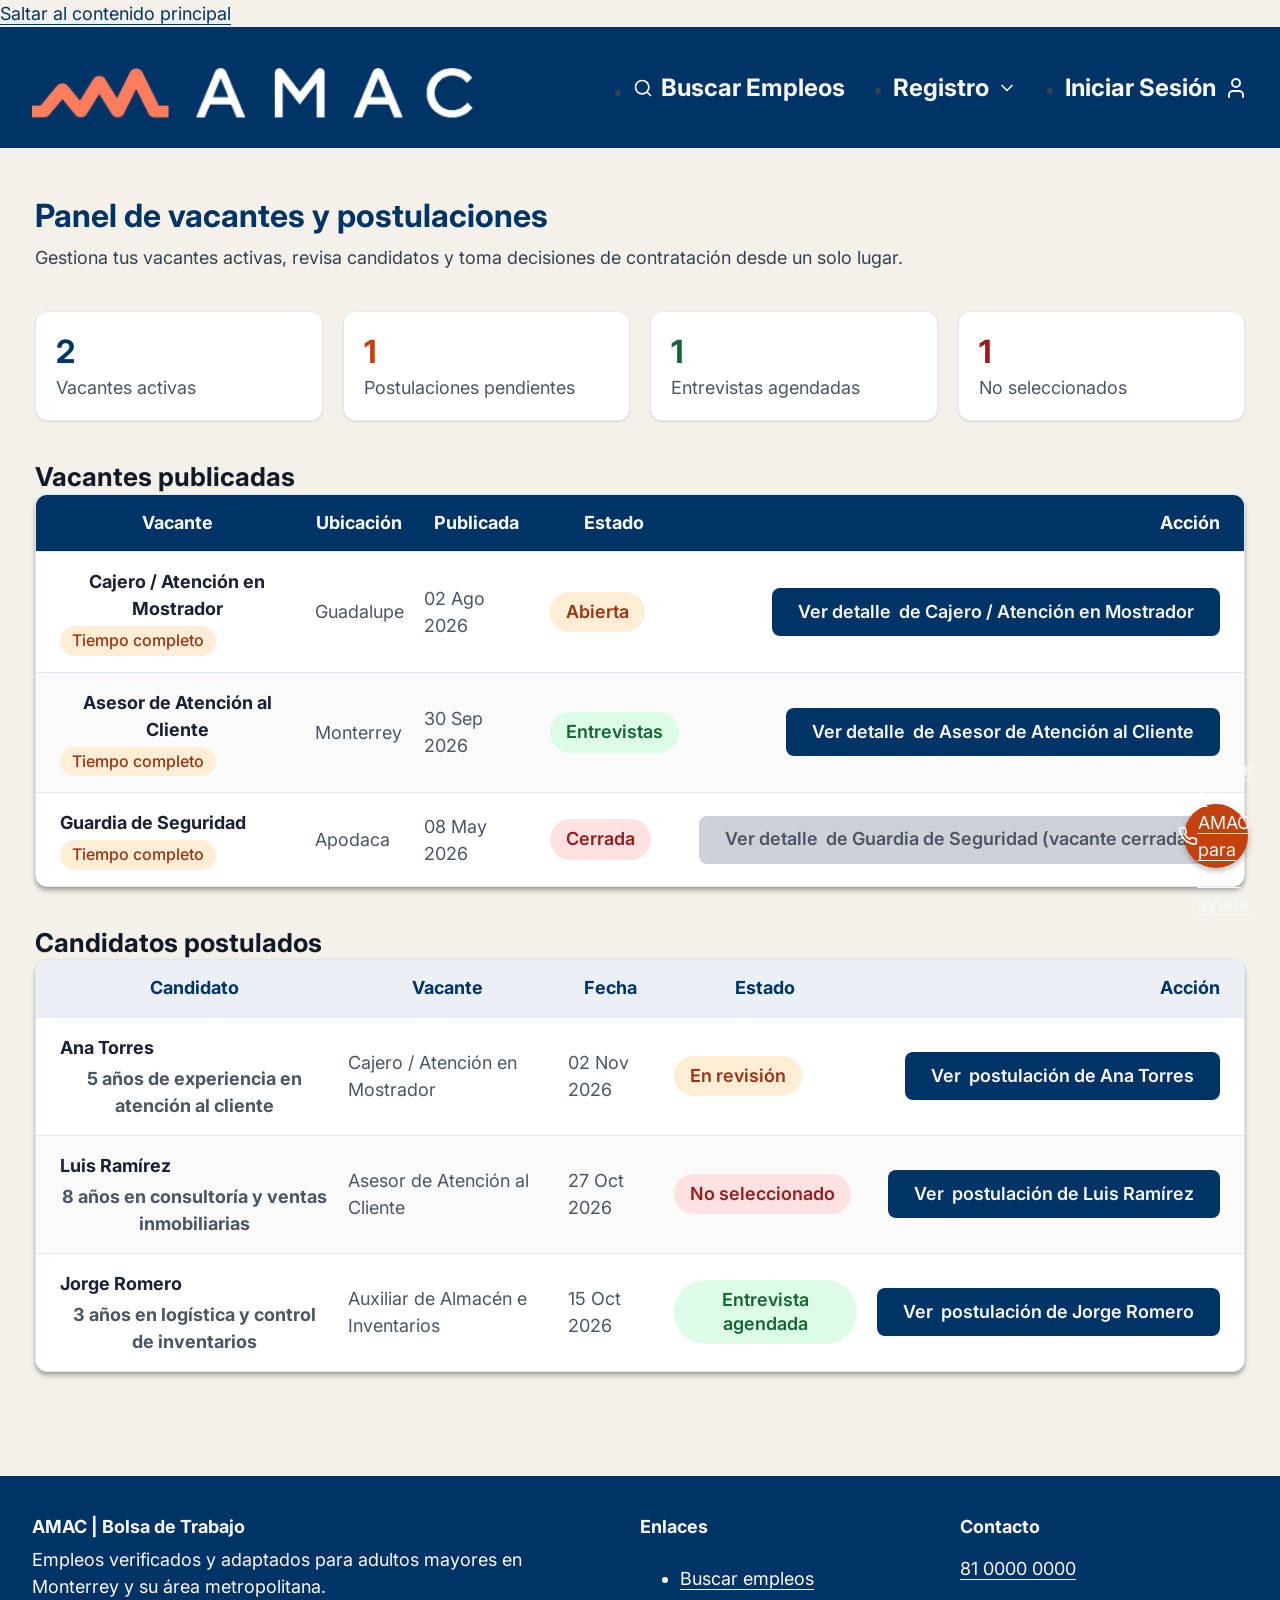
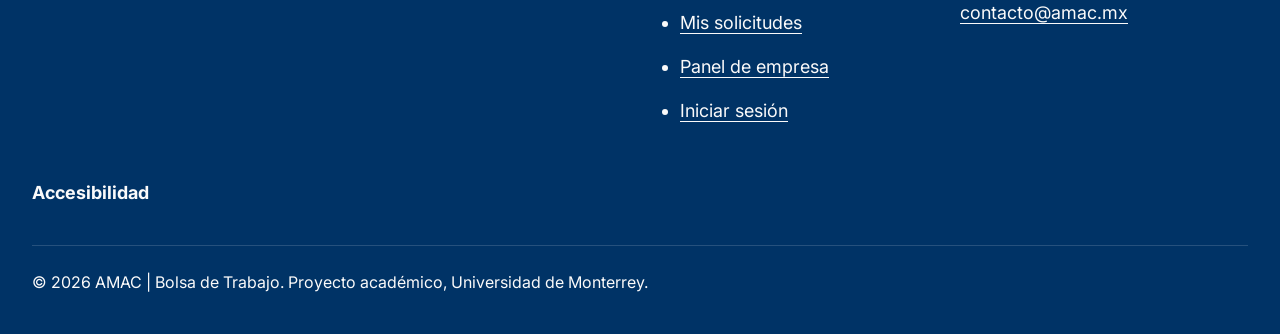
==== commit 1a50fb53: "Cambios en las 6 páginas principales del apartado Alcance" ====
--- a/empresa-vacantes.html
+++ b/empresa-vacantes.html
@@ -3,7 +3,10 @@
 <head>
   <meta charset="UTF-8">
   <meta name="viewport" content="width=device-width, initial-scale=1.0">
+  <meta name="description" content="Panel de empresa en AMAC: vacantes publicadas y candidatos postulados.">
+  <meta name="theme-color" content="#003366">
   <title>Panel de vacantes y postulaciones – AMAC | Bolsa de Trabajo</title>
+  <link rel="icon" href="img/favicon.svg" type="image/svg+xml">
   <link rel="preconnect" href="https://fonts.googleapis.com">
   <link rel="preconnect" href="https://fonts.gstatic.com" crossorigin>
   <link rel="stylesheet" href="https://fonts.googleapis.com/css2?family=Inter:wght@400;500;600;700&amp;display=swap">
@@ -24,7 +27,7 @@
   <header class="site-header">
     <div class="site-header__inner">
       <a class="site-header__brand" href="index.html">
-        <img class="site-header__logo" src="img/amac-logo.png" alt="AMAC Bolsa de Trabajo, ir al inicio" width="471" height="75">
+        <img class="site-header__logo" src="img/amac-logo.png" alt="AMAC Bolsa de Trabajo, ir al inicio" width="442" height="75">
       </a>
 
       <button class="site-header__toggle" type="button" aria-expanded="false" aria-controls="site-nav">
@@ -49,15 +52,22 @@
                 <svg class="icon site-nav__chevron" viewBox="0 0 24 24" aria-hidden="true" focusable="false"><path d="m6 9 6 6 6-6"/></svg>
               </summary>
               <ul class="site-nav__sublist">
-                <li><a class="site-nav__sublink" href="registro-candidato.html">Soy candidato</a></li>
+                <li><a class="site-nav__sublink" href="registro-candidato.html">Registrar candidato</a></li>
+                <li><a class="site-nav__sublink" href="registro-empresa.html">Registrar empresa</a></li>
               </ul>
             </details>
           </li>
           <li class="site-nav__item">
-            <a class="site-nav__link" href="login.html">
-              Iniciar Sesión
-              <svg class="icon icon--lg" viewBox="0 0 24 24" aria-hidden="true" focusable="false"><path d="M19 21v-2a4 4 0 0 0-4-4H9a4 4 0 0 0-4 4v2"/><circle cx="12" cy="7" r="4"/></svg>
-            </a>
+            <details class="site-nav__submenu">
+              <summary class="site-nav__link">
+                Iniciar Sesión
+                <svg class="icon icon--lg" viewBox="0 0 24 24" aria-hidden="true" focusable="false"><path d="M19 21v-2a4 4 0 0 0-4-4H9a4 4 0 0 0-4 4v2"/><circle cx="12" cy="7" r="4"/></svg>
+              </summary>
+              <ul class="site-nav__sublist">
+                <li><a class="site-nav__sublink" href="login.html">Iniciar sesión como candidato</a></li>
+                <li><a class="site-nav__sublink" href="login-empresa.html">Iniciar sesión como empresa</a></li>
+              </ul>
+            </details>
           </li>
         </ul>
       </nav>
@@ -90,120 +100,140 @@
         </div>
       </section>
 
-      <!-- Vacantes -->
-      <section class="panel" aria-label="Vacantes publicadas">
-        <table class="data-table">
-          <thead class="data-table__head">
-            <tr>
+      <!-- RF-020 · Vacantes publicadas -->
+      <section class="table-section" aria-labelledby="titulo-vacantes">
+        <h2 class="table-section__title" id="titulo-vacantes">Vacantes publicadas</h2>
+        <div class="panel">
+          <table class="data-table" aria-labelledby="titulo-vacantes">
+            <thead class="data-table__head">
+              <tr>
               <th class="data-table__th" scope="col">Vacante</th>
               <th class="data-table__th" scope="col">Ubicación</th>
               <th class="data-table__th" scope="col">Publicada</th>
               <th class="data-table__th" scope="col">Estado</th>
               <th class="data-table__th data-table__th--end" scope="col">Acción</th>
-            </tr>
-          </thead>
-          <tbody class="data-table__body">
-            <tr class="data-table__row">
-              <td class="data-table__cell data-table__cell--primary">
-                <div class="data-table__primary">
+              </tr>
+            </thead>
+            <tbody class="data-table__body">
+            <tr class="data-table__row">
+              <th class="data-table__cell data-table__cell--primary" scope="row">
+                <span class="data-table__primary">
                   <span class="data-table__title">Cajero / Atención en Mostrador</span>
                   <span class="tag">Tiempo completo</span>
-                </div>
-              </td>
+                </span>
+              </th>
               <td class="data-table__cell" data-label="Ubicación">Guadalupe</td>
               <td class="data-table__cell" data-label="Publicada"><time datetime="2026-08-02">02 Ago 2026</time></td>
               <td class="data-table__cell data-table__cell--status"><span class="status status--warning">Abierta</span></td>
-              <td class="data-table__cell data-table__cell--action"><a class="btn" href="vacante.html">Ver detalle</a></td>
-            </tr>
-            <tr class="data-table__row">
-              <td class="data-table__cell data-table__cell--primary">
-                <div class="data-table__primary">
+              <td class="data-table__cell data-table__cell--action">
+                <div class="data-table__actions"><a class="btn" href="vacante.html">Ver detalle<span class="visually-hidden"> de Cajero / Atención en Mostrador</span></a></div>
+              </td>
+            </tr>
+            <tr class="data-table__row">
+              <th class="data-table__cell data-table__cell--primary" scope="row">
+                <span class="data-table__primary">
                   <span class="data-table__title">Asesor de Atención al Cliente</span>
                   <span class="tag">Tiempo completo</span>
-                </div>
-              </td>
+                </span>
+              </th>
               <td class="data-table__cell" data-label="Ubicación">Monterrey</td>
               <td class="data-table__cell" data-label="Publicada"><time datetime="2026-09-30">30 Sep 2026</time></td>
               <td class="data-table__cell data-table__cell--status"><span class="status status--success">Entrevistas</span></td>
-              <td class="data-table__cell data-table__cell--action"><a class="btn" href="#">Ver detalle</a></td>
-            </tr>
-            <tr class="data-table__row">
-              <td class="data-table__cell data-table__cell--primary">
-                <div class="data-table__primary">
+              <td class="data-table__cell data-table__cell--action">
+                <div class="data-table__actions"><a class="btn" href="vacante.html">Ver detalle<span class="visually-hidden"> de Asesor de Atención al Cliente</span></a></div>
+              </td>
+            </tr>
+            <tr class="data-table__row">
+              <th class="data-table__cell data-table__cell--primary" scope="row">
+                <span class="data-table__primary">
                   <span class="data-table__title">Guardia de Seguridad</span>
                   <span class="tag">Tiempo completo</span>
-                </div>
-              </td>
+                </span>
+              </th>
               <td class="data-table__cell" data-label="Ubicación">Apodaca</td>
               <td class="data-table__cell" data-label="Publicada"><time datetime="2026-05-08">08 May 2026</time></td>
               <td class="data-table__cell data-table__cell--status"><span class="status status--danger">Cerrada</span></td>
-              <td class="data-table__cell data-table__cell--action"><span class="btn btn--disabled" aria-disabled="true">Ver detalle</span></td>
-            </tr>
-          </tbody>
-        </table>
-      </section>
-
-      <!-- Candidatos -->
-      <section class="panel" aria-label="Candidatos postulados">
-        <table class="data-table">
-          <thead class="data-table__head data-table__head--light">
-            <tr>
+              <td class="data-table__cell data-table__cell--action">
+                <div class="data-table__actions"><button class="btn" type="button" disabled>Ver detalle<span class="visually-hidden"> de Guardia de Seguridad (vacante cerrada)</span></button></div>
+              </td>
+            </tr>
+            </tbody>
+          </table>
+        </div>
+      </section>
+
+      <!-- RF-021 · Candidatos postulados -->
+      <section class="table-section" aria-labelledby="titulo-candidatos">
+        <h2 class="table-section__title" id="titulo-candidatos">Candidatos postulados</h2>
+        <div class="panel">
+          <table class="data-table" aria-labelledby="titulo-candidatos">
+            <thead class="data-table__head data-table__head--light">
+              <tr>
               <th class="data-table__th" scope="col">Candidato</th>
               <th class="data-table__th" scope="col">Vacante</th>
               <th class="data-table__th" scope="col">Fecha</th>
               <th class="data-table__th" scope="col">Estado</th>
               <th class="data-table__th data-table__th--end" scope="col">Acción</th>
-            </tr>
-          </thead>
-          <tbody class="data-table__body">
-            <tr class="data-table__row">
-              <td class="data-table__cell data-table__cell--primary">
-                <div class="data-table__primary">
+              </tr>
+            </thead>
+            <tbody class="data-table__body">
+            <tr class="data-table__row">
+              <th class="data-table__cell data-table__cell--primary" scope="row">
+                <span class="data-table__primary">
                   <span class="data-table__title">Ana Torres</span>
                   <span class="data-table__meta">5 años de experiencia en atención al cliente</span>
-                </div>
-              </td>
+                </span>
+              </th>
               <td class="data-table__cell" data-label="Vacante">Cajero / Atención en Mostrador</td>
               <td class="data-table__cell" data-label="Fecha"><time datetime="2026-11-02">02 Nov 2026</time></td>
               <td class="data-table__cell data-table__cell--status"><span class="status status--warning">En revisión</span></td>
-              <td class="data-table__cell data-table__cell--action"><a class="btn" href="#">Ver</a></td>
-            </tr>
-            <tr class="data-table__row">
-              <td class="data-table__cell data-table__cell--primary">
-                <div class="data-table__primary">
+              <td class="data-table__cell data-table__cell--action">
+                <div class="data-table__actions"><a class="btn" href="solicitudes-recibidas.html#ana-torres">Ver<span class="visually-hidden"> postulación de Ana Torres</span></a></div>
+              </td>
+            </tr>
+            <tr class="data-table__row">
+              <th class="data-table__cell data-table__cell--primary" scope="row">
+                <span class="data-table__primary">
                   <span class="data-table__title">Luis Ramírez</span>
                   <span class="data-table__meta">8 años en consultoría y ventas inmobiliarias</span>
-                </div>
-              </td>
+                </span>
+              </th>
               <td class="data-table__cell" data-label="Vacante">Asesor de Atención al Cliente</td>
               <td class="data-table__cell" data-label="Fecha"><time datetime="2026-10-27">27 Oct 2026</time></td>
               <td class="data-table__cell data-table__cell--status"><span class="status status--danger">No seleccionado</span></td>
-              <td class="data-table__cell data-table__cell--action"><a class="btn" href="#">Ver</a></td>
-            </tr>
-            <tr class="data-table__row">
-              <td class="data-table__cell data-table__cell--primary">
-                <div class="data-table__primary">
+              <td class="data-table__cell data-table__cell--action">
+                <div class="data-table__actions"><a class="btn" href="solicitudes-recibidas.html#luis-ramirez">Ver<span class="visually-hidden"> postulación de Luis Ramírez</span></a></div>
+              </td>
+            </tr>
+            <tr class="data-table__row">
+              <th class="data-table__cell data-table__cell--primary" scope="row">
+                <span class="data-table__primary">
                   <span class="data-table__title">Jorge Romero</span>
                   <span class="data-table__meta">3 años en logística y control de inventarios</span>
-                </div>
-              </td>
+                </span>
+              </th>
               <td class="data-table__cell" data-label="Vacante">Auxiliar de Almacén e Inventarios</td>
               <td class="data-table__cell" data-label="Fecha"><time datetime="2026-10-15">15 Oct 2026</time></td>
               <td class="data-table__cell data-table__cell--status"><span class="status status--success">Entrevista agendada</span></td>
-              <td class="data-table__cell data-table__cell--action"><a class="btn" href="#">Ver</a></td>
-            </tr>
-          </tbody>
-        </table>
+              <td class="data-table__cell data-table__cell--action">
+                <div class="data-table__actions"><a class="btn" href="solicitudes-recibidas.html#jorge-romero">Ver<span class="visually-hidden"> postulación de Jorge Romero</span></a></div>
+              </td>
+            </tr>
+            </tbody>
+          </table>
+        </div>
       </section>
     </div>
   </main>
 
   <!-- ===================== BOTÓN DE AYUDA / LLAMAR A AMAC (RF-052) ===================== -->
   <!-- TODO: reemplazar por el teléfono real de AMAC -->
-  <a class="help-fab" href="tel:+528100000000">
-    <svg class="icon help-fab__icon" viewBox="0 0 24 24" aria-hidden="true" focusable="false"><path d="M22 16.92v3a2 2 0 0 1-2.18 2 19.79 19.79 0 0 1-8.63-3.07 19.5 19.5 0 0 1-6-6 19.79 19.79 0 0 1-3.07-8.67A2 2 0 0 1 4.11 2h3a2 2 0 0 1 2 1.72 12.84 12.84 0 0 0 .7 2.81 2 2 0 0 1-.45 2.11L8.09 9.91a16 16 0 0 0 6 6l1.27-1.27a2 2 0 0 1 2.11-.45 12.84 12.84 0 0 0 2.81.7A2 2 0 0 1 22 16.92z"/></svg>
-    <span class="visually-hidden">Llamar a AMAC para pedir ayuda</span>
-  </a>
+  <aside class="help" aria-label="Ayuda telefónica">
+    <a class="help-fab" href="tel:+528100000000">
+      <svg class="icon help-fab__icon" viewBox="0 0 24 24" aria-hidden="true" focusable="false"><path d="M22 16.92v3a2 2 0 0 1-2.18 2 19.79 19.79 0 0 1-8.63-3.07 19.5 19.5 0 0 1-6-6 19.79 19.79 0 0 1-3.07-8.67A2 2 0 0 1 4.11 2h3a2 2 0 0 1 2 1.72 12.84 12.84 0 0 0 .7 2.81 2 2 0 0 1-.45 2.11L8.09 9.91a16 16 0 0 0 6 6l1.27-1.27a2 2 0 0 1 2.11-.45 12.84 12.84 0 0 0 2.81.7A2 2 0 0 1 22 16.92z"/></svg>
+      <span class="visually-hidden">Llamar a AMAC para pedir ayuda</span>
+    </a>
+  </aside>
 
   <!-- ===================== PIE DE PÁGINA (idéntico en todas las páginas) ===================== -->
   <footer class="site-footer">
@@ -232,6 +262,15 @@
         </address>
       </section>
 
+      <section class="site-footer__a11y" aria-labelledby="footer-accesibilidad">
+        <h2 class="site-footer__title" id="footer-accesibilidad">Accesibilidad</h2>
+        <!-- Modo alto contraste: el botón aparece solo con JavaScript (js/main.js) -->
+        <button class="contrast-toggle" type="button" aria-pressed="false" hidden>
+          <svg class="icon" viewBox="0 0 24 24" aria-hidden="true" focusable="false"><circle cx="12" cy="12" r="10"/><path d="M12 18a6 6 0 0 0 0-12v12z"/></svg>
+          Alto contraste
+        </button>
+      </section>
+
       <p class="site-footer__legal">© 2026 AMAC | Bolsa de Trabajo. Proyecto académico, Universidad de Monterrey.</p>
     </div>
   </footer>
